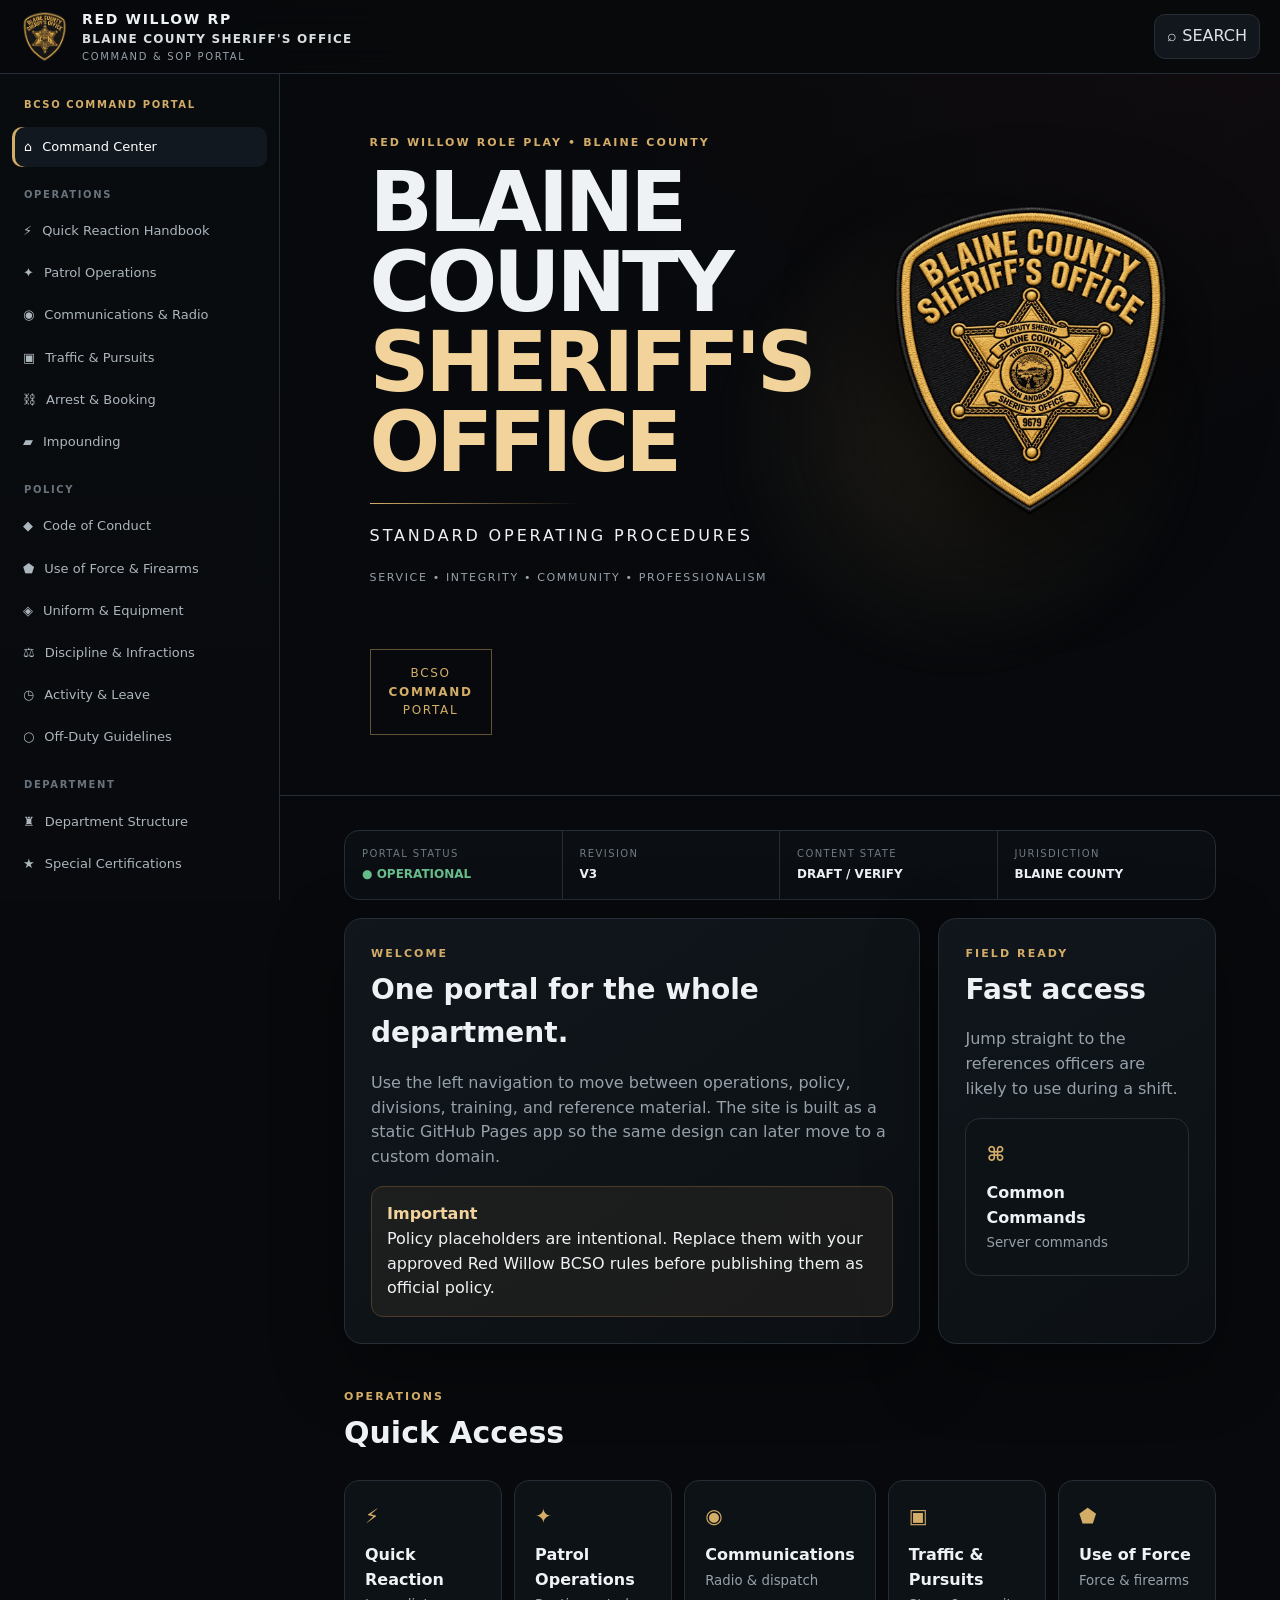
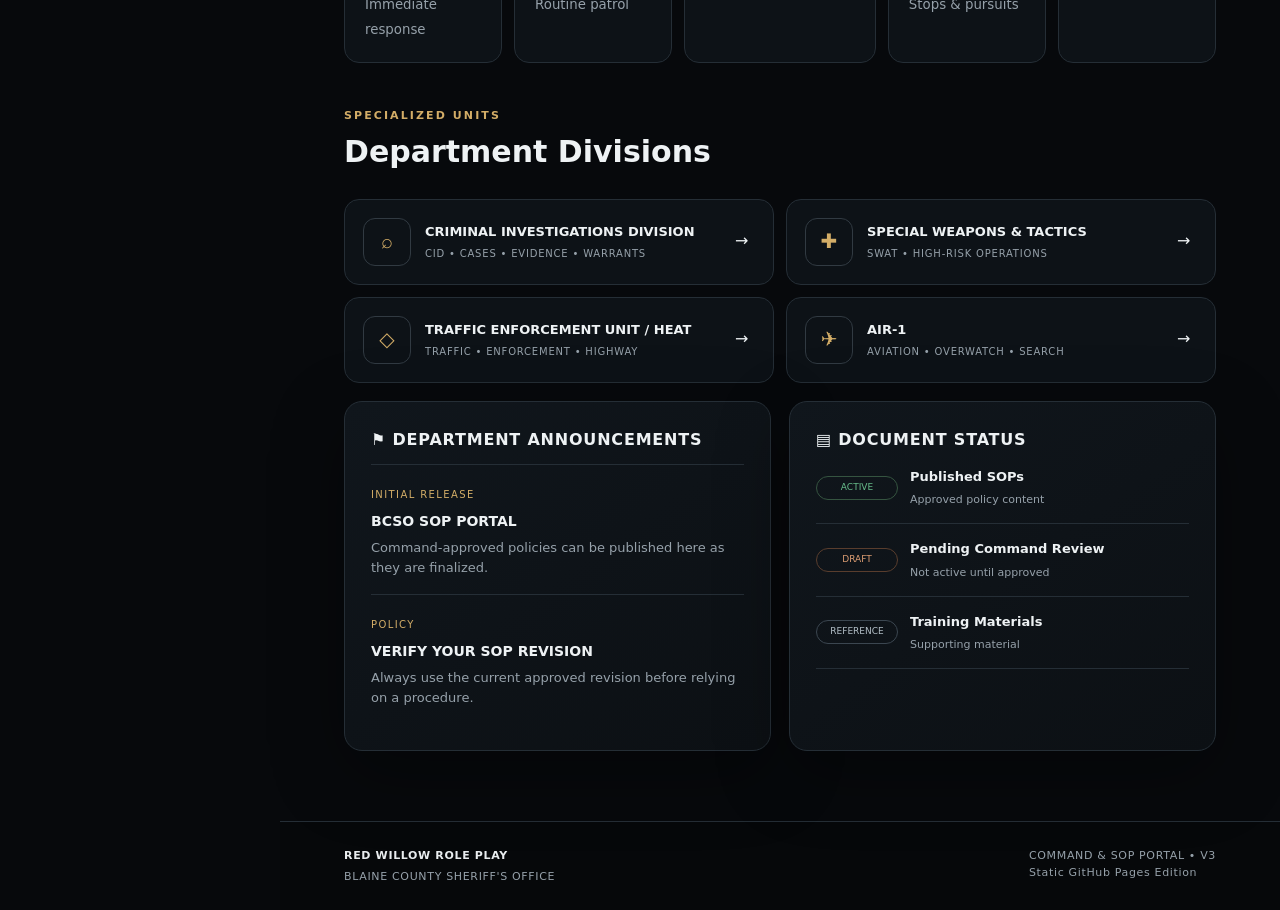
==== index.html @ d2d67986 "Add files via upload" ====
<!doctype html>
<html lang="en">
<head>
<meta charset="utf-8">
<meta name="viewport" content="width=device-width, initial-scale=1">
<meta name="theme-color" content="#090c10">
<meta name="description" content="Red Willow RP — Blaine County Sheriff's Office SOP and Operations Portal">
<title>Red Willow BCSO | Command Portal</title>
<link rel="icon" href="assets/bcso-patch.webp" type="image/webp">
<link rel="stylesheet" href="styles.css">
</head>
<body>
<div class="app-shell">
<header class="topbar">
  <a class="brand" href="#home" aria-label="Red Willow BCSO Command Portal">
    <img src="assets/bcso-patch.webp" alt="Blaine County Sheriff's Office patch">
    <span><b>RED WILLOW RP</b><strong>BLAINE COUNTY SHERIFF'S OFFICE</strong><small>COMMAND & SOP PORTAL</small></span>
  </a>
  <div class="top-actions">
    <button id="searchBtn" class="toolbar-btn" type="button">⌕ <span>SEARCH</span></button>
    <button id="menuBtn" class="toolbar-btn mobile-only" type="button" aria-expanded="false">☰</button>
  </div>
</header>

<aside id="sidebar">
  <div class="side-label">BCSO COMMAND PORTAL</div>
  <a href="#home" data-route="home">⌂ <span>Command Center</span></a>
  <div class="side-heading">OPERATIONS</div>
  <a href="#quick-reaction" data-route="quick-reaction">⚡ <span>Quick Reaction Handbook</span></a>
  <a href="#patrol" data-route="patrol">✦ <span>Patrol Operations</span></a>
  <a href="#communications" data-route="communications">◉ <span>Communications & Radio</span></a>
  <a href="#traffic" data-route="traffic">▣ <span>Traffic & Pursuits</span></a>
  <a href="#arrest" data-route="arrest">⛓ <span>Arrest & Booking</span></a>
  <a href="#impounding" data-route="impounding">▰ <span>Impounding</span></a>
  <div class="side-heading">POLICY</div>
  <a href="#conduct" data-route="conduct">◆ <span>Code of Conduct</span></a>
  <a href="#force" data-route="force">⬟ <span>Use of Force & Firearms</span></a>
  <a href="#uniform" data-route="uniform">◈ <span>Uniform & Equipment</span></a>
  <a href="#discipline" data-route="discipline">⚖ <span>Discipline & Infractions</span></a>
  <a href="#activity" data-route="activity">◷ <span>Activity & Leave</span></a>
  <a href="#off-duty" data-route="off-duty">○ <span>Off-Duty Guidelines</span></a>
  <div class="side-heading">DEPARTMENT</div>
  <a href="#structure" data-route="structure">♜ <span>Department Structure</span></a>
  <a href="#certifications" data-route="certifications">★ <span>Special Certifications</span></a>
  <a href="#vehicles" data-route="vehicles">▤ <span>Police Vehicles</span></a>
  <a href="#training" data-route="training">🎓 <span>Academy & FTO</span></a>
  <a href="#cid" data-route="cid">⌕ <span>CID</span></a>
  <a href="#swat" data-route="swat">✚ <span>SWAT</span></a>
  <a href="#teu" data-route="teu">◇ <span>TEU / HEAT</span></a>
  <a href="#air1" data-route="air1">✈ <span>Air-1</span></a>
  <div class="side-heading">RESOURCES</div>
  <a href="#commands" data-route="commands">⌘ <span>Common Commands</span></a>
  <a href="#radio" data-route="radio">◉ <span>Radio / 10-Codes</span></a>
  <a href="#penal-code" data-route="penal-code">§ <span>Penal Code</span></a>
  <a href="#documents" data-route="documents">▤ <span>Forms & Documents</span></a>
  <a href="#announcements" data-route="announcements">⚑ <span>Announcements</span></a>
</aside>

<main id="main"></main>
<footer>
  <div><b>RED WILLOW ROLE PLAY</b><span>BLAINE COUNTY SHERIFF'S OFFICE</span></div>
  <div><span>COMMAND & SOP PORTAL • V3</span><span>Static GitHub Pages Edition</span></div>
</footer>
</div>

<div id="searchModal" class="modal hidden" aria-hidden="true">
  <div class="modal-card">
    <button id="closeSearch" class="close" type="button">×</button>
    <div class="eyebrow">PORTAL SEARCH</div>
    <h2>Find a policy, unit, or reference</h2>
    <input id="searchInput" type="search" placeholder="Search policies, divisions, commands...">
    <div id="searchResults" class="search-results"></div>
  </div>
</div>
<script src="app.js"></script>
</body>
</html>
---- styles.css ----
:root{--bg:#07090c;--panel:#0d1217;--panel2:#12181f;--line:#252e36;--text:#eef2f4;--muted:#96a1aa;--gold:#d3ad67;--gold2:#f1d39b;--red:#b33838;--green:#67bd8b;--danger:#de9e73;--shadow:0 22px 70px rgba(0,0,0,.35);--radius:18px}
*{box-sizing:border-box}html{scroll-behavior:smooth}body{margin:0;color:var(--text);background:radial-gradient(circle at 75% -15%,rgba(179,56,56,.14),transparent 30%),var(--bg);font-family:Inter,ui-sans-serif,system-ui,-apple-system,Segoe UI,Roboto,Arial,sans-serif;line-height:1.55}a{color:inherit;text-decoration:none}button,input{font:inherit}.topbar{height:74px;position:sticky;top:0;z-index:50;background:rgba(7,9,12,.9);backdrop-filter:blur(16px);border-bottom:1px solid var(--line);display:flex;align-items:center;justify-content:space-between;padding:0 20px}.brand{display:flex;align-items:center;gap:12px}.brand img{width:50px;height:50px;object-fit:contain}.brand b,.brand strong,.brand small{display:block}.brand b{font-size:14px;letter-spacing:.12em}.brand strong{font-size:12px;letter-spacing:.1em;color:#d9dee2}.brand small{font-size:10px;letter-spacing:.17em;color:var(--muted)}.top-actions{display:flex;gap:8px}.toolbar-btn{background:#12171d;border:1px solid var(--line);color:#dce3e7;border-radius:11px;padding:9px 12px;cursor:pointer}.toolbar-btn:hover{border-color:#4c5660}.mobile-only{display:none}#sidebar{position:fixed;left:0;top:74px;bottom:0;width:280px;border-right:1px solid var(--line);background:linear-gradient(180deg,#090c0f,#080a0d);overflow:auto;padding:18px 12px 40px}#sidebar::-webkit-scrollbar{width:8px}#sidebar::-webkit-scrollbar-thumb{background:#232a30;border-radius:20px}.side-label{padding:5px 12px 12px;color:var(--gold);font-size:10px;font-weight:900;letter-spacing:.16em}.side-heading{padding:18px 12px 7px;color:#68737d;font-size:10px;font-weight:900;letter-spacing:.16em}#sidebar a{display:flex;align-items:center;gap:10px;padding:10px 11px;border-radius:10px;color:#acb6bd;font-size:13px;margin:2px 0}#sidebar a:hover,#sidebar a.active{background:#12181f;color:#fff}#sidebar a.active{box-shadow:inset 3px 0 0 var(--gold);padding-left:12px}#sidebar a:first-letter{color:var(--gold)}#main{margin-left:280px;min-height:calc(100vh - 74px)}.hero{min-height:610px;position:relative;overflow:hidden;display:grid;align-items:center;padding:60px 7vw;border-bottom:1px solid var(--line)}.hero::before{content:"";position:absolute;inset:0;background:linear-gradient(90deg,rgba(7,9,12,.97),rgba(7,9,12,.7) 55%,rgba(7,9,12,.18));pointer-events:none}.hero::after{content:"";position:absolute;width:520px;height:520px;right:6%;top:50%;transform:translateY(-50%);background:radial-gradient(circle,rgba(211,173,103,.13),transparent 65%);filter:blur(14px)}.hero-inner{position:relative;z-index:2;max-width:1180px;width:100%;display:grid;grid-template-columns:1fr 320px;gap:60px;align-items:center}.kicker,.eyebrow{font-size:11px;font-weight:900;letter-spacing:.19em;color:var(--gold);text-transform:uppercase}.hero h1{font-size:clamp(48px,6.5vw,88px);line-height:.96;letter-spacing:-.05em;margin:12px 0 18px}.hero h1 em{font-style:normal;color:var(--gold2)}.hero-rule{height:1px;width:210px;background:linear-gradient(90deg,var(--gold),transparent);margin:20px 0}.hero-copy p{font-size:16px;letter-spacing:.18em}.hero-copy small{font-size:11px;color:var(--muted);letter-spacing:.15em}.hero-patch{width:290px;justify-self:center;filter:drop-shadow(0 34px 50px rgba(0,0,0,.7))}.hero-stamp{border:1px solid rgba(211,173,103,.45);padding:14px 18px;display:inline-block;justify-self:start;color:var(--gold);font-size:12px;letter-spacing:.14em;text-align:center}.content{padding:34px 5vw 70px;max-width:1400px;margin:auto}.statusbar{display:grid;grid-template-columns:repeat(4,1fr);border:1px solid var(--line);border-radius:15px;background:#0b0f13;overflow:hidden;margin-bottom:18px}.statusbar div{padding:15px 17px;border-right:1px solid var(--line)}.statusbar div:last-child{border-right:0}.statusbar span,.statusbar b{display:block}.statusbar span{font-size:10px;color:#6f7a83;letter-spacing:.14em}.statusbar b{font-size:12px;margin-top:4px}.live{color:var(--green)}.welcome{display:grid;grid-template-columns:1.35fr .65fr;gap:18px;margin-bottom:18px}.panel{background:linear-gradient(145deg,#10161c,#0c1014);border:1px solid var(--line);border-radius:var(--radius);padding:26px;box-shadow:var(--shadow)}.panel h2{margin:6px 0 10px;font-size:28px}.panel p{color:var(--muted)}.callout{border:1px solid #4d3b29;background:rgba(211,173,103,.07);padding:15px;border-radius:12px}.callout strong{color:var(--gold2);display:block}.section-head{display:flex;justify-content:space-between;align-items:end;gap:20px;margin:44px 0 18px}.section-head h2{margin:5px 0;font-size:30px}.section-head p{color:var(--muted);max-width:570px}.quick-grid{display:grid;grid-template-columns:repeat(5,1fr);gap:12px}.quick{display:block;padding:20px;background:#0d1217;border:1px solid var(--line);border-radius:15px}.quick:hover{border-color:#4b5660;transform:translateY(-2px)}.quick b{display:block;font-size:20px;color:var(--gold)}.quick span{display:block;font-weight:800;margin-top:11px}.quick small{color:var(--muted)}.division-grid{display:grid;grid-template-columns:repeat(2,1fr);gap:12px}.division{display:grid;grid-template-columns:48px 1fr 20px;align-items:center;gap:14px;padding:18px;background:#0d1217;border:1px solid var(--line);border-radius:15px}.division:hover{border-color:#4b5660}.division-icon{display:grid;place-items:center;width:48px;height:48px;border:1px solid #313a42;border-radius:12px;color:var(--gold);font-size:20px}.division b,.division small{display:block}.division b{font-size:13px}.division small{font-size:10px;color:var(--muted);letter-spacing:.08em;margin-top:4px}.two-col{display:grid;grid-template-columns:1fr 1fr;gap:18px;margin-top:18px}.panel-title{font-weight:900;letter-spacing:.05em}.announce article{border-top:1px solid var(--line);padding:16px 0}.announce article:first-of-type{margin-top:12px}.announce time{font-size:10px;letter-spacing:.14em;color:var(--gold)}.announce h3{margin:5px 0;font-size:14px}.announce p{margin:0;font-size:13px}.doc-status{display:grid;grid-template-columns:82px 1fr;gap:4px 12px;padding:15px 0;border-bottom:1px solid var(--line)}.doc-status span{grid-row:1/3;align-self:center;border:1px solid #355440;color:var(--green);padding:4px 7px;border-radius:999px;font-size:9px;text-align:center}.doc-status.draft span{border-color:#593d2d;color:var(--danger)}.doc-status.ref span{border-color:#3b4650;color:#b4c0c8}.doc-status b{font-size:13px}.doc-status small{color:var(--muted);font-size:11px}.page{padding:42px 5vw 72px;max-width:1350px;margin:auto}.crumb{font-size:12px;color:var(--muted);margin-bottom:24px}.crumb a{color:var(--gold2)}.page-head{padding-bottom:26px;border-bottom:1px solid var(--line);margin-bottom:24px}.page-head h1{font-size:42px;line-height:1.05;margin:7px 0}.page-head p{color:var(--muted);max-width:750px}.draft-banner{display:flex;gap:14px;align-items:center;border:1px solid #52392b;background:rgba(179,56,56,.09);padding:14px 16px;border-radius:12px;margin-bottom:18px}.draft-banner b{color:var(--danger);font-size:10px;letter-spacing:.13em}.draft-banner span{font-size:13px;color:#bdc5ca}.grid2{display:grid;grid-template-columns:repeat(2,1fr);gap:14px}.policy{background:#0d1217;border:1px solid var(--line);border-radius:15px;padding:21px}.policy h2,.policy h3{margin-top:0}.policy p,.policy li{color:var(--muted);font-size:14px}.policy ul{margin:0;padding-left:18px}.table-wrap{overflow:auto;border:1px solid var(--line);border-radius:14px;background:#0c1014}.table-wrap table{width:100%;border-collapse:collapse;min-width:620px}.table-wrap th,.table-wrap td{padding:13px 15px;border-bottom:1px solid var(--line);text-align:left}.table-wrap th{font-size:10px;letter-spacing:.13em;color:var(--gold);background:#11161b}.table-wrap td{font-size:13px;color:#ccd3d8}.command-grid{display:grid;grid-template-columns:repeat(2,1fr);gap:12px}.command{display:grid;grid-template-columns:1fr auto;align-items:center;gap:8px;background:#0d1217;border:1px solid var(--line);padding:15px;border-radius:13px}.command code{color:var(--gold2);font-size:17px}.command span{color:var(--muted);font-size:12px;grid-column:1}.command button{grid-row:1/3;grid-column:2;border:1px solid var(--line);background:#171d23;color:#fff;border-radius:8px;padding:7px 9px;cursor:pointer}.org{display:grid;gap:14px}.org-box{border:1px solid var(--line);background:#0d1217;border-radius:15px;padding:18px}.org-box strong{display:block}.org-box small{display:block;color:var(--gold);text-transform:uppercase;letter-spacing:.13em;font-size:10px}.timeline{display:grid;gap:12px}.timeline-row{display:grid;grid-template-columns:54px 1fr;gap:12px}.timeline-num{display:grid;place-items:center;width:54px;height:54px;border:1px solid var(--line);border-radius:13px;color:var(--gold);font-weight:900}.timeline-body{background:#0d1217;border:1px solid var(--line);border-radius:14px;padding:15px 18px}.timeline-body h3{margin:0 0 4px}.timeline-body p{margin:0;color:var(--muted)}footer{margin-left:280px;border-top:1px solid var(--line);background:#06080a;padding:25px 5vw;display:flex;justify-content:space-between;gap:20px;flex-wrap:wrap;color:var(--muted);font-size:11px;letter-spacing:.06em}footer b,footer span{display:block}footer b{color:#e9edef;margin-bottom:4px}.modal{position:fixed;inset:0;background:rgba(0,0,0,.74);backdrop-filter:blur(8px);z-index:100;padding:8vh 18px}.modal.hidden{display:none}.modal-card{max-width:760px;margin:auto;background:#10161c;border:1px solid var(--line);border-radius:18px;padding:24px;position:relative;box-shadow:0 40px 120px rgba(0,0,0,.6)}.modal-card h2{margin:6px 0 15px}.close{position:absolute;right:16px;top:14px;border:1px solid var(--line);background:#151b20;color:#fff;border-radius:8px;width:34px;height:34px;cursor:pointer}.modal-card input{width:100%;padding:13px 14px;border-radius:11px;border:1px solid #313b44;background:#090d11;color:#fff;outline:none}.search-results{margin-top:10px;max-height:55vh;overflow:auto}.result{display:block;padding:13px 10px;border-top:1px solid var(--line)}.result:hover{background:#151b21}.result strong{display:block}.result small{color:var(--muted)}
@media(max-width:1150px){.quick-grid{grid-template-columns:repeat(3,1fr)}.hero-inner{grid-template-columns:1fr 250px}.hero-patch{width:230px}}
@media(max-width:850px){#sidebar{display:none}.mobile-only{display:block}#main,footer{margin-left:0}.hero{padding:52px 7vw}.hero-inner{grid-template-columns:1fr}.hero-patch{order:-1;justify-self:start;width:190px}.hero-stamp{margin-top:10px}.statusbar{grid-template-columns:repeat(2,1fr)}.statusbar div:nth-child(2){border-right:0}.statusbar div:nth-child(-n+2){border-bottom:1px solid var(--line)}.welcome,.two-col{grid-template-columns:1fr}.quick-grid{grid-template-columns:repeat(2,1fr)}.division-grid,.grid2,.command-grid{grid-template-columns:1fr}.page-head h1{font-size:36px}}
@media(max-width:520px){.topbar{padding:0 12px}.brand img{width:43px;height:43px}.brand strong{font-size:10px}.brand small{font-size:8px}.toolbar-btn span{display:none}.content,.page{padding-left:15px;padding-right:15px}.hero h1{font-size:46px}.quick-grid{grid-template-columns:1fr}.statusbar{grid-template-columns:1fr}.statusbar div{border-right:0!important;border-bottom:1px solid var(--line)}.statusbar div:last-child{border-bottom:0}.section-head{display:block}.section-head h2{font-size:26px}}

@media(max-width:850px){#sidebar.mobile-open{display:block;z-index:70;top:74px;width:min(88vw,330px);box-shadow:20px 0 80px rgba(0,0,0,.5)}}
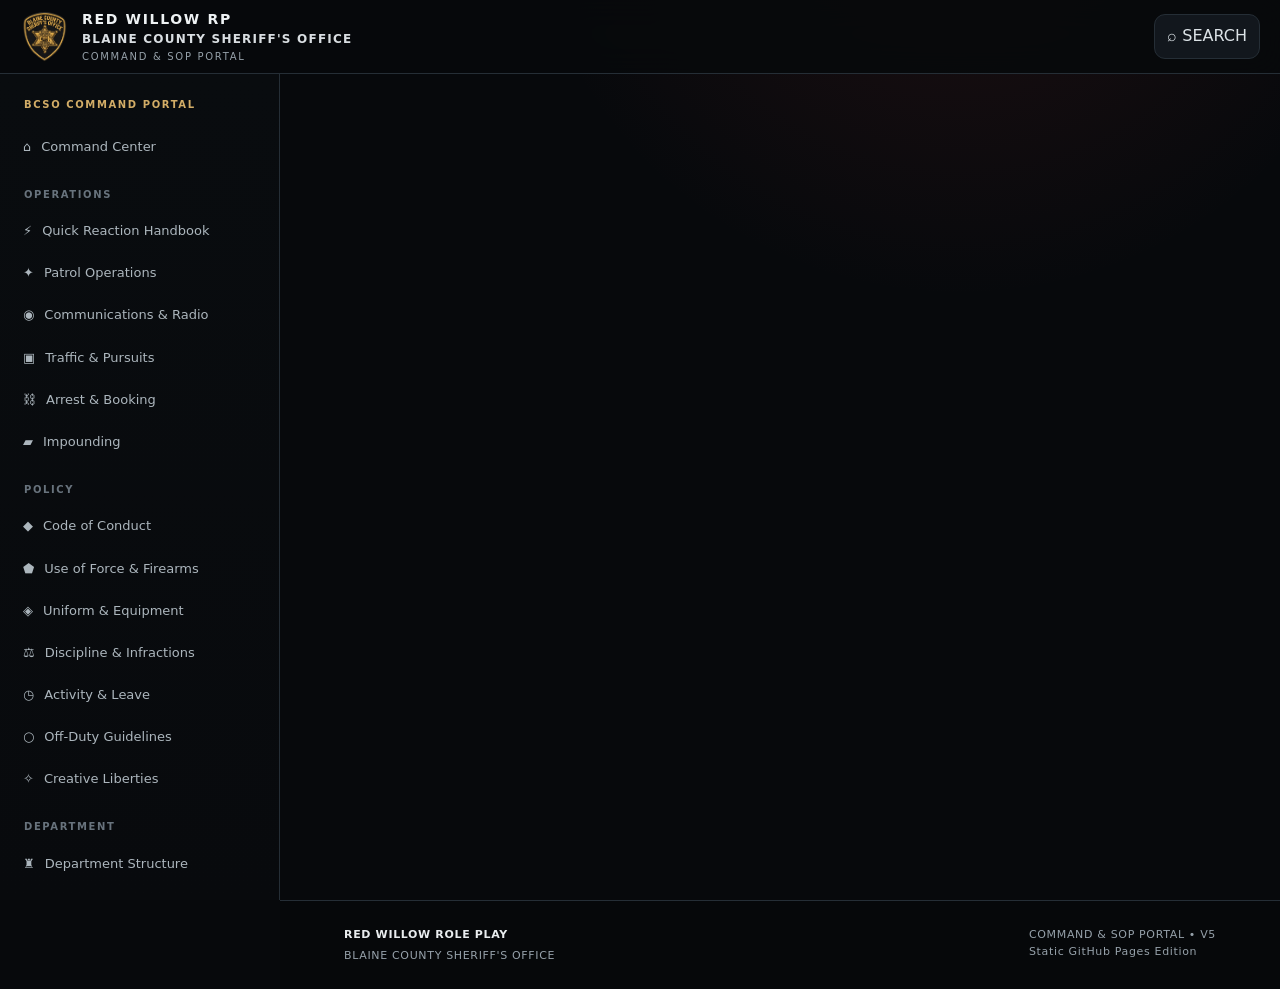
==== commit 368d85af: "Add files via upload" ====
--- a/index.html
+++ b/index.html
@@ -5,7 +5,7 @@
 <meta name="viewport" content="width=device-width, initial-scale=1">
 <meta name="theme-color" content="#090c10">
 <meta name="description" content="Red Willow RP — Blaine County Sheriff's Office SOP and Operations Portal">
-<title>Red Willow BCSO | Command Portal</title>
+<title>Red Willow BCSO | Command Portal V5</title>
 <link rel="icon" href="assets/bcso-patch.webp" type="image/webp">
 <link rel="stylesheet" href="styles.css">
 </head>
@@ -39,15 +39,18 @@
   <a href="#discipline" data-route="discipline">⚖ <span>Discipline & Infractions</span></a>
   <a href="#activity" data-route="activity">◷ <span>Activity & Leave</span></a>
   <a href="#off-duty" data-route="off-duty">○ <span>Off-Duty Guidelines</span></a>
+  <a href="#creative-liberties" data-route="creative-liberties">✧ <span>Creative Liberties</span></a>
   <div class="side-heading">DEPARTMENT</div>
   <a href="#structure" data-route="structure">♜ <span>Department Structure</span></a>
   <a href="#certifications" data-route="certifications">★ <span>Special Certifications</span></a>
+  <a href="#applications" data-route="applications">✉ <span>Division / Certification Applications</span></a>
   <a href="#vehicles" data-route="vehicles">▤ <span>Police Vehicles</span></a>
   <a href="#training" data-route="training">🎓 <span>Academy & FTO</span></a>
   <a href="#cid" data-route="cid">⌕ <span>CID</span></a>
   <a href="#swat" data-route="swat">✚ <span>SWAT</span></a>
   <a href="#teu" data-route="teu">◇ <span>TEU / HEAT</span></a>
   <a href="#air1" data-route="air1">✈ <span>Air-1</span></a>
+  <a href="#bike" data-route="bike">🏍 <span>BIKE / Motorcycle</span></a>
   <div class="side-heading">RESOURCES</div>
   <a href="#commands" data-route="commands">⌘ <span>Common Commands</span></a>
   <a href="#radio" data-route="radio">◉ <span>Radio / 10-Codes</span></a>
@@ -59,7 +62,7 @@
 <main id="main"></main>
 <footer>
   <div><b>RED WILLOW ROLE PLAY</b><span>BLAINE COUNTY SHERIFF'S OFFICE</span></div>
-  <div><span>COMMAND & SOP PORTAL • V3</span><span>Static GitHub Pages Edition</span></div>
+  <div><span>COMMAND & SOP PORTAL • V5</span><span>Static GitHub Pages Edition</span></div>
 </footer>
 </div>
 
@@ -67,11 +70,15 @@
   <div class="modal-card">
     <button id="closeSearch" class="close" type="button">×</button>
     <div class="eyebrow">PORTAL SEARCH</div>
-    <h2>Find a policy, unit, or reference</h2>
+    <h2>Find a policy, division, charge, or radio code</h2>
     <input id="searchInput" type="search" placeholder="Search policies, divisions, commands...">
     <div id="searchResults" class="search-results"></div>
   </div>
 </div>
+<script src="data/penal-code-data.js"></script>
+<script src="data/radio-reference-data.js"></script>
+<script src="data/department-data.js"></script>
+<script src="data/sop-data.js"></script>
 <script src="app.js"></script>
 </body>
 </html>
--- a/styles.css
+++ b/styles.css
@@ -5,3 +5,21 @@
 @media(max-width:520px){.topbar{padding:0 12px}.brand img{width:43px;height:43px}.brand strong{font-size:10px}.brand small{font-size:8px}.toolbar-btn span{display:none}.content,.page{padding-left:15px;padding-right:15px}.hero h1{font-size:46px}.quick-grid{grid-template-columns:1fr}.statusbar{grid-template-columns:1fr}.statusbar div{border-right:0!important;border-bottom:1px solid var(--line)}.statusbar div:last-child{border-bottom:0}.section-head{display:block}.section-head h2{font-size:26px}}
 
 @media(max-width:850px){#sidebar.mobile-open{display:block;z-index:70;top:74px;width:min(88vw,330px);box-shadow:20px 0 80px rgba(0,0,0,.5)}}
+
+
+/* V4 reference, branch, certification, and LOI components */
+
+.inline-link{color:var(--gold2);text-decoration:underline;text-underline-offset:3px;font-weight:800}.source-callout{display:flex;gap:13px;align-items:flex-start;background:rgba(211,173,103,.07);border:1px solid #4d3b29;border-radius:13px;padding:15px 17px;margin:0 0 18px}.source-callout b{min-width:190px;color:var(--gold2);font-size:12px}.source-callout span{color:#c1c9ce;font-size:13px}.muted-callout{background:rgba(120,137,150,.06);border-color:#34404a}.compact-head{margin:30px 0 14px}.compact-head h2{margin:5px 0;font-size:26px}.compact-head p{color:var(--muted);max-width:620px}.branch-grid,.division-detail-grid,.cert-grid{display:grid;grid-template-columns:repeat(2,minmax(0,1fr));gap:14px}.branch-card,.division-detail,.cert-card{background:linear-gradient(145deg,#10161c,#0c1014);border:1px solid var(--line);border-radius:16px;padding:22px;min-width:0}.branch-top,.division-detail-head,.cert-head{display:flex;justify-content:space-between;gap:8px;align-items:center;flex-wrap:wrap}.branch-tag{font-size:10px;letter-spacing:.14em;color:var(--gold);font-weight:900}.review-status{font-size:9px;letter-spacing:.08em;color:var(--danger);border:1px solid #52392b;border-radius:999px;padding:4px 7px;text-transform:uppercase}.branch-card h2,.cert-card h2{font-size:22px;margin:13px 0 7px}.branch-card p,.division-detail p,.cert-card p{color:var(--muted);font-size:14px}.branch-source{border-left:2px solid #67502e;padding:7px 11px;color:#aeb8bf;font-size:12px;background:rgba(211,173,103,.045);margin:12px 0}.branch-subhead{font-size:10px;letter-spacing:.15em;text-transform:uppercase;font-weight:900;color:var(--gold);margin-top:16px}.branch-card ul,.division-detail ul{padding-left:18px;margin:8px 0 0;color:#c7cfd4;font-size:13px}.branch-links{display:flex;gap:8px;flex-wrap:wrap;margin-top:18px}.branch-links a,.btn-mini{display:inline-block;border:1px solid var(--line);background:#141a20;padding:7px 10px;border-radius:8px;font-size:12px;color:#d9e0e4}.branch-links a:hover,.btn-mini:hover{border-color:#53606a}.division-detail h3{font-size:19px;margin:13px 0 6px}.division-detail-head .division-icon{width:42px;height:42px}.btn-mini{margin:15px 6px 0 0}.btn-mini-gold{border-color:#67502e;color:var(--gold2)}.cert-icon{display:grid;place-items:center;width:42px;height:42px;border:1px solid #67502e;border-radius:12px;color:var(--gold);font-size:19px}.cert-head{margin:13px 0}.cert-fact{padding:11px 0;border-top:1px solid var(--line)}.cert-fact b,.cert-fact span{display:block}.cert-fact b{font-size:11px;color:var(--gold2);margin-bottom:3px}.cert-fact span{color:var(--muted);font-size:12px}.cert-card .btn{margin-top:15px}.application-layout{display:grid;grid-template-columns:1fr 1fr;gap:16px;align-items:start}.application-form h2,.application-output h2{margin:5px 0 8px}.application-form p,.application-output p{color:var(--muted);font-size:13px}.field-label{display:block;margin:15px 0 6px;font-size:12px;color:#d7dfe4;font-weight:800}.application-form input,.application-form select,.application-form textarea,.application-output textarea,.reference-toolbar input,.reference-toolbar select{width:100%;border:1px solid #313b44;background:#080c10;color:#edf2f4;border-radius:10px;padding:11px 12px;outline:none}.application-form input:focus,.application-form select:focus,.application-form textarea:focus,.reference-toolbar input:focus,.reference-toolbar select:focus{border-color:#9b7a43}.application-form textarea{resize:vertical}.form-actions{display:flex;gap:9px;flex-wrap:wrap;margin-top:15px}.btn{border:1px solid var(--line);border-radius:10px;padding:10px 13px;display:inline-flex;align-items:center;justify-content:center;cursor:pointer;font-weight:800;font-size:12px}.btn-primary{background:var(--gold);border-color:var(--gold);color:#111}.btn-ghost{background:#151b20;color:#e0e6e9}.application-output textarea{min-height:430px;resize:vertical;font:12px/1.55 ui-monospace,SFMono-Regular,Consolas,monospace;color:#d9e2e7}.notice{margin-top:16px;padding:13px;border:1px solid #4d3b29;background:rgba(211,173,103,.06);border-radius:12px}.notice b{color:var(--gold2)}.notice p{margin:5px 0 0}.reference-count-row{display:grid;grid-template-columns:repeat(3,minmax(0,1fr));gap:12px;margin-bottom:17px}.reference-count{background:#0d1217;border:1px solid var(--line);border-radius:13px;padding:14px}.reference-count b,.reference-count span{display:block}.reference-count b{font-size:20px;color:var(--gold2)}.reference-count span{font-size:11px;color:var(--muted)}.reference-toolbar{display:grid;grid-template-columns:minmax(0,1fr) minmax(210px,280px) auto;gap:10px;align-items:center;margin:16px 0}.reference-toolbar #radioSearch{grid-column:1/3}.results-count{color:var(--muted);font-size:11px;white-space:nowrap}.penal-table-wrap table{min-width:1000px}.penal-table th:nth-child(1){width:80px}.penal-table th:nth-child(2){width:150px}.penal-table th:nth-child(3){width:230px}.penal-table th:nth-child(4){width:110px}.penal-table td{vertical-align:top;line-height:1.5}.statute-cell{font-weight:900;color:var(--gold2)!important}.class-chip{display:inline-block;border:1px solid #35483b;color:#8ed1a3;padding:3px 7px;border-radius:999px;font-size:10px;white-space:nowrap}.class-unknown{border-color:#583e2e;color:var(--danger)}.source-subline,.review-note{display:block;color:#9ca8b0;font-size:10px;margin-top:5px}.review-note{color:var(--danger)}.review-issue-grid{display:grid;grid-template-columns:repeat(2,minmax(0,1fr));gap:10px;margin-bottom:25px}.review-issue{padding:14px;background:#0e1318;border:1px solid var(--line);border-radius:12px}.review-issue b,.review-issue span{display:block}.review-issue b{color:var(--gold2);font-size:12px;margin-bottom:5px}.review-issue span{font-size:12px;color:var(--muted)}.phonetic-grid{display:grid;grid-template-columns:repeat(6,minmax(0,1fr));gap:8px}.phonetic-item{display:flex;align-items:center;gap:9px;border:1px solid var(--line);background:#0d1217;padding:10px;border-radius:9px;font-size:12px}.phonetic-item b{display:grid;place-items:center;min-width:28px;height:28px;border-radius:7px;color:var(--gold2);background:#191f25}.miranda-list{list-style:none;margin:0;padding:0;display:grid;grid-template-columns:repeat(2,minmax(0,1fr));gap:9px}.miranda-list li{display:flex;gap:12px;background:#0d1217;border:1px solid var(--line);border-radius:12px;padding:12px}.miranda-list li span{display:grid;place-items:center;min-width:27px;height:27px;border-radius:8px;background:#1a2026;color:var(--gold);font-weight:900}.miranda-list p{margin:2px 0;color:#c8d0d5;font-size:13px}.blank-code-grid{display:flex;flex-wrap:wrap;gap:7px;margin-bottom:15px}.blank-code{border:1px solid #533b2d;background:rgba(222,158,115,.05);color:#e2b18c;border-radius:8px;padding:6px 8px;font-size:11px}.two-col{gap:20px}.table-wrap tr[hidden],[data-radio-search][hidden],[data-penal-row][hidden]{display:none!important}
+@media(max-width:1050px){.branch-grid,.division-detail-grid,.cert-grid,.application-layout{grid-template-columns:1fr}.phonetic-grid{grid-template-columns:repeat(4,minmax(0,1fr))}.reference-toolbar{grid-template-columns:1fr 220px}.results-count{grid-column:1/-1}.reference-toolbar #radioSearch{grid-column:auto}}
+@media(max-width:650px){.branch-grid,.division-detail-grid,.cert-grid,.review-issue-grid,.miranda-list{grid-template-columns:1fr}.source-callout{display:block}.source-callout b{display:block;margin-bottom:5px}.reference-count-row{grid-template-columns:1fr}.reference-toolbar{grid-template-columns:1fr}.phonetic-grid{grid-template-columns:repeat(2,minmax(0,1fr))}.application-layout{grid-template-columns:1fr}.application-output textarea{min-height:340px}}
+
+/* V5: Source SOP reading layout */
+.sop-source-meta{display:flex;justify-content:space-between;align-items:center;gap:18px;padding:18px 20px;margin:0 0 15px;border:1px solid var(--line,#29313a);border-radius:14px;background:linear-gradient(130deg,rgba(210,170,98,.08),rgba(10,14,18,.92))}
+.sop-source-meta>div{display:flex;flex-direction:column;gap:3px}.sop-source-meta b{font-size:14px}.sop-source-meta small{font-size:12px;color:var(--muted,#9da8b1)}.source-label{font-size:10px;letter-spacing:.16em;color:var(--gold,#d2aa62);font-weight:900}
+.source-sop-body{margin-top:18px;padding:clamp(18px,3vw,34px);background:rgba(12,16,20,.75);border:1px solid var(--line,#29313a);border-radius:18px;overflow-wrap:anywhere}
+.source-sop-body h2.sop-heading{margin:30px 0 12px;padding-bottom:10px;border-bottom:1px solid rgba(210,170,98,.24);font-size:23px;line-height:1.25;color:#f1d9a6}.source-sop-body h2.sop-heading:first-child{margin-top:0}
+.source-sop-body h3.sop-heading{margin:23px 0 9px;font-size:17px;line-height:1.35;color:#e8edf0}
+.source-sop-body .sop-paragraph{margin:9px 0 13px;color:#c8d0d5;line-height:1.78;white-space:normal}
+.source-sop-body .sop-list{margin:7px 0 18px;padding-left:25px;color:#c8d0d5}.source-sop-body .sop-list li{padding:5px 0 5px 4px;line-height:1.7}.source-sop-body .sop-list li::marker{color:var(--gold,#d2aa62)}.source-sop-body .sop-list.ordered{padding-left:28px}
+.sop-toc{margin:16px 0;padding:0;border:1px solid var(--line,#29313a);border-radius:13px;background:#0c1014}.sop-toc summary{cursor:pointer;padding:13px 16px;color:var(--gold2,#f0d39a);font-size:13px;font-weight:800}.sop-toc-links{padding:0 16px 16px;display:grid;grid-template-columns:repeat(2,minmax(0,1fr));gap:6px 16px}.sop-toc-links a{display:block;color:#bdc7cf;font-size:12px;padding:5px 0}.sop-toc-links a:hover{color:#fff}.source-doc-footer{display:flex;justify-content:space-between;gap:15px;flex-wrap:wrap;margin-top:16px;padding:15px 4px;color:var(--muted,#9da8b1);font-size:12px}.source-doc-footer a{color:var(--gold2,#f0d39a);font-weight:800}.unit-link-row{margin-top:22px;display:flex;gap:10px;flex-wrap:wrap}.source-sop-body p{max-width:100%}
+@media(max-width:700px){.sop-source-meta{align-items:flex-start;flex-direction:column}.sop-toc-links{grid-template-columns:1fr}.source-sop-body{padding:17px}.source-sop-body h2.sop-heading{font-size:20px}}
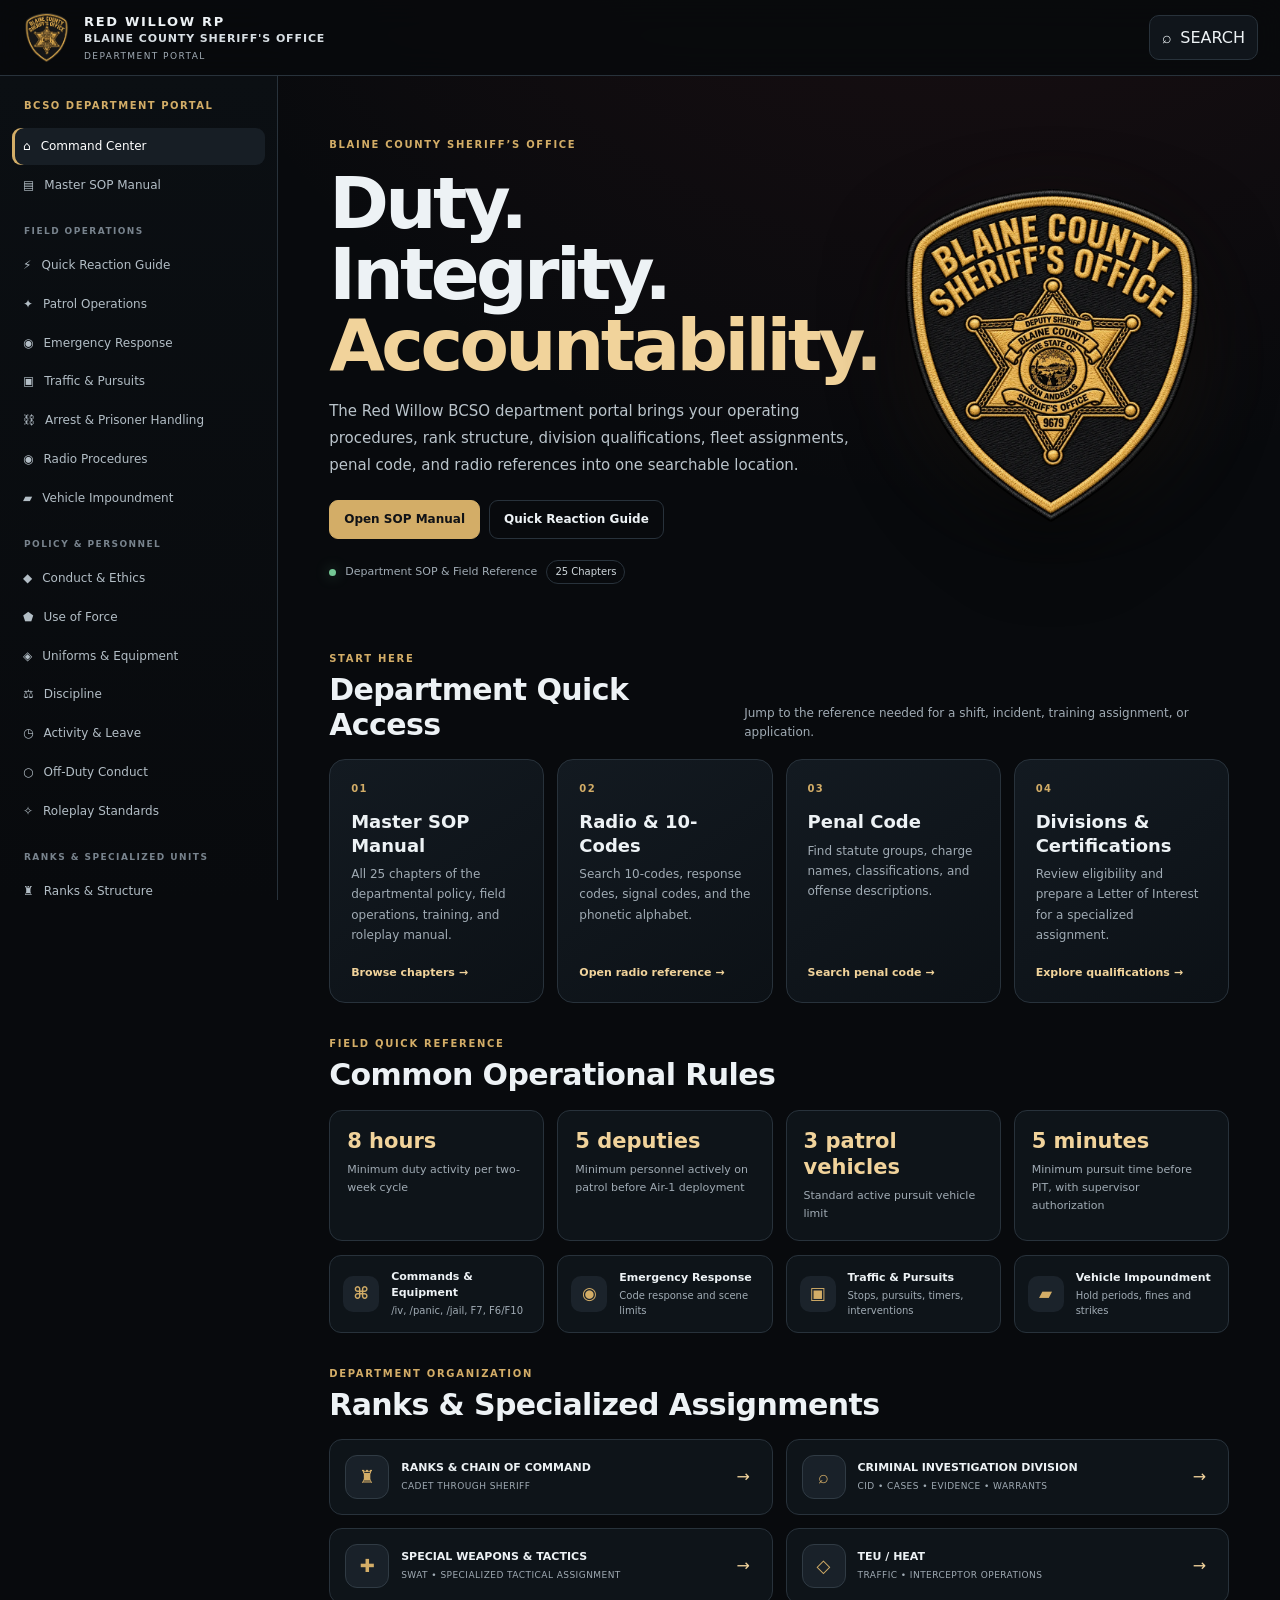
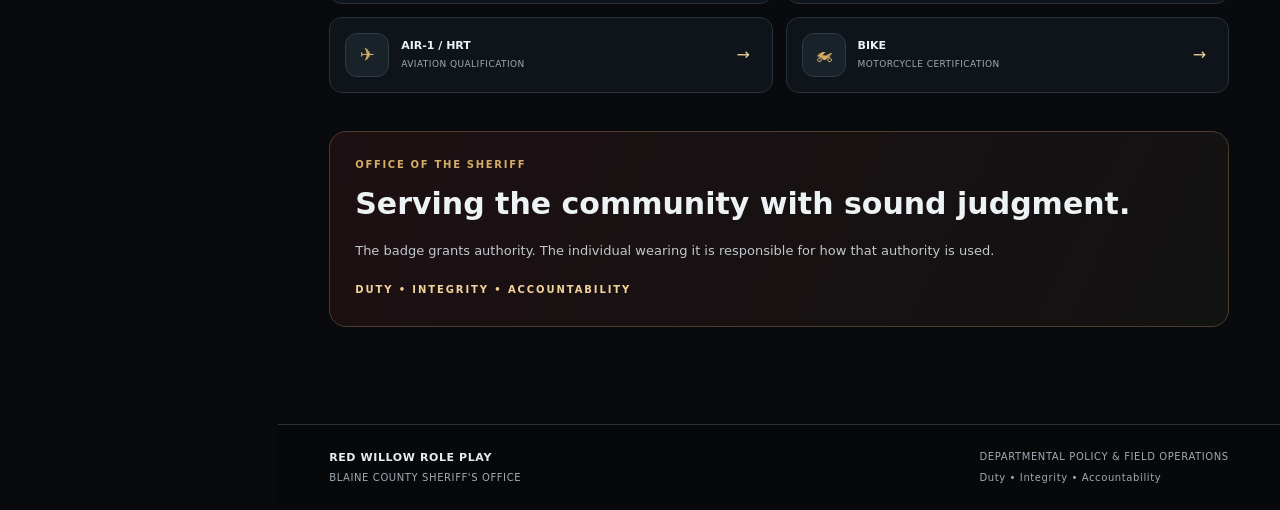
==== commit 62bde92e: "Add files via upload" ====
--- a/index.html
+++ b/index.html
@@ -1,84 +1,59 @@
 <!doctype html>
 <html lang="en">
 <head>
-<meta charset="utf-8">
-<meta name="viewport" content="width=device-width, initial-scale=1">
+<meta charset="utf-8"><meta name="viewport" content="width=device-width, initial-scale=1">
 <meta name="theme-color" content="#090c10">
-<meta name="description" content="Red Willow RP — Blaine County Sheriff's Office SOP and Operations Portal">
-<title>Red Willow BCSO | Command Portal V5</title>
-<link rel="icon" href="assets/bcso-patch.webp" type="image/webp">
-<link rel="stylesheet" href="styles.css">
+<meta name="description" content="Red Willow RP — Blaine County Sheriff's Office Standard Operating Procedures and Department Portal">
+<title>Red Willow BCSO | Department Portal</title>
+<link rel="icon" href="assets/bcso-patch.webp" type="image/webp"><link rel="stylesheet" href="styles.css">
 </head>
 <body>
 <div class="app-shell">
 <header class="topbar">
-  <a class="brand" href="#home" aria-label="Red Willow BCSO Command Portal">
-    <img src="assets/bcso-patch.webp" alt="Blaine County Sheriff's Office patch">
-    <span><b>RED WILLOW RP</b><strong>BLAINE COUNTY SHERIFF'S OFFICE</strong><small>COMMAND & SOP PORTAL</small></span>
-  </a>
-  <div class="top-actions">
-    <button id="searchBtn" class="toolbar-btn" type="button">⌕ <span>SEARCH</span></button>
-    <button id="menuBtn" class="toolbar-btn mobile-only" type="button" aria-expanded="false">☰</button>
-  </div>
+  <a class="brand" href="#home" aria-label="Red Willow BCSO Department Portal"><img src="assets/bcso-patch.webp" alt="Blaine County Sheriff's Office patch"><span><b>RED WILLOW RP</b><strong>BLAINE COUNTY SHERIFF'S OFFICE</strong><small>DEPARTMENT PORTAL</small></span></a>
+  <div class="top-actions"><button id="searchBtn" class="toolbar-btn" type="button">⌕ <span>SEARCH</span></button><button id="menuBtn" class="toolbar-btn mobile-only" type="button" aria-expanded="false">☰</button></div>
 </header>
-
 <aside id="sidebar">
-  <div class="side-label">BCSO COMMAND PORTAL</div>
+  <div class="side-label">BCSO DEPARTMENT PORTAL</div>
   <a href="#home" data-route="home">⌂ <span>Command Center</span></a>
-  <div class="side-heading">OPERATIONS</div>
-  <a href="#quick-reaction" data-route="quick-reaction">⚡ <span>Quick Reaction Handbook</span></a>
+  <a href="#manual" data-route="manual">▤ <span>Master SOP Manual</span></a>
+  <div class="side-heading">FIELD OPERATIONS</div>
+  <a href="#quick-reaction" data-route="quick-reaction">⚡ <span>Quick Reaction Guide</span></a>
   <a href="#patrol" data-route="patrol">✦ <span>Patrol Operations</span></a>
-  <a href="#communications" data-route="communications">◉ <span>Communications & Radio</span></a>
+  <a href="#response" data-route="response">◉ <span>Emergency Response</span></a>
   <a href="#traffic" data-route="traffic">▣ <span>Traffic & Pursuits</span></a>
-  <a href="#arrest" data-route="arrest">⛓ <span>Arrest & Booking</span></a>
-  <a href="#impounding" data-route="impounding">▰ <span>Impounding</span></a>
-  <div class="side-heading">POLICY</div>
-  <a href="#conduct" data-route="conduct">◆ <span>Code of Conduct</span></a>
-  <a href="#force" data-route="force">⬟ <span>Use of Force & Firearms</span></a>
-  <a href="#uniform" data-route="uniform">◈ <span>Uniform & Equipment</span></a>
-  <a href="#discipline" data-route="discipline">⚖ <span>Discipline & Infractions</span></a>
+  <a href="#arrest" data-route="arrest">⛓ <span>Arrest & Prisoner Handling</span></a>
+  <a href="#communications" data-route="communications">◉ <span>Radio Procedures</span></a>
+  <a href="#impounding" data-route="impounding">▰ <span>Vehicle Impoundment</span></a>
+  <div class="side-heading">POLICY & PERSONNEL</div>
+  <a href="#conduct" data-route="conduct">◆ <span>Conduct & Ethics</span></a>
+  <a href="#force" data-route="force">⬟ <span>Use of Force</span></a>
+  <a href="#uniform" data-route="uniform">◈ <span>Uniforms & Equipment</span></a>
+  <a href="#discipline" data-route="discipline">⚖ <span>Discipline</span></a>
   <a href="#activity" data-route="activity">◷ <span>Activity & Leave</span></a>
-  <a href="#off-duty" data-route="off-duty">○ <span>Off-Duty Guidelines</span></a>
-  <a href="#creative-liberties" data-route="creative-liberties">✧ <span>Creative Liberties</span></a>
-  <div class="side-heading">DEPARTMENT</div>
-  <a href="#structure" data-route="structure">♜ <span>Department Structure</span></a>
-  <a href="#certifications" data-route="certifications">★ <span>Special Certifications</span></a>
-  <a href="#applications" data-route="applications">✉ <span>Division / Certification Applications</span></a>
-  <a href="#vehicles" data-route="vehicles">▤ <span>Police Vehicles</span></a>
+  <a href="#off-duty" data-route="off-duty">○ <span>Off-Duty Conduct</span></a>
+  <a href="#roleplay" data-route="roleplay">✧ <span>Roleplay Standards</span></a>
+  <div class="side-heading">RANKS & SPECIALIZED UNITS</div>
+  <a href="#structure" data-route="structure">♜ <span>Ranks & Structure</span></a>
+  <a href="#certifications" data-route="certifications">★ <span>Certifications</span></a>
+  <a href="#applications" data-route="applications">✉ <span>Applications</span></a>
+  <a href="#vehicles" data-route="vehicles">▤ <span>Authorized Vehicles</span></a>
   <a href="#training" data-route="training">🎓 <span>Academy & FTO</span></a>
   <a href="#cid" data-route="cid">⌕ <span>CID</span></a>
   <a href="#swat" data-route="swat">✚ <span>SWAT</span></a>
   <a href="#teu" data-route="teu">◇ <span>TEU / HEAT</span></a>
-  <a href="#air1" data-route="air1">✈ <span>Air-1</span></a>
-  <a href="#bike" data-route="bike">🏍 <span>BIKE / Motorcycle</span></a>
-  <div class="side-heading">RESOURCES</div>
-  <a href="#commands" data-route="commands">⌘ <span>Common Commands</span></a>
+  <a href="#air1" data-route="air1">✈ <span>Air-1 / HRT</span></a>
+  <a href="#bike" data-route="bike">🏍 <span>BIKE</span></a>
+  <div class="side-heading">QUICK REFERENCES</div>
+  <a href="#commands" data-route="commands">⌘ <span>Commands & Equipment</span></a>
   <a href="#radio" data-route="radio">◉ <span>Radio / 10-Codes</span></a>
   <a href="#penal-code" data-route="penal-code">§ <span>Penal Code</span></a>
-  <a href="#documents" data-route="documents">▤ <span>Forms & Documents</span></a>
-  <a href="#announcements" data-route="announcements">⚑ <span>Announcements</span></a>
+  <a href="#documents" data-route="documents">▧ <span>Forms & Templates</span></a>
+  <a href="#wildlife" data-route="wildlife">♧ <span>Wildlife & Hunting</span></a>
 </aside>
-
-<main id="main"></main>
-<footer>
-  <div><b>RED WILLOW ROLE PLAY</b><span>BLAINE COUNTY SHERIFF'S OFFICE</span></div>
-  <div><span>COMMAND & SOP PORTAL • V5</span><span>Static GitHub Pages Edition</span></div>
-</footer>
+<main id="main" tabindex="-1"></main>
+<footer><div><b>RED WILLOW ROLE PLAY</b><span>BLAINE COUNTY SHERIFF'S OFFICE</span></div><div><span>DEPARTMENTAL POLICY & FIELD OPERATIONS</span><span>Duty • Integrity • Accountability</span></div></footer>
 </div>
-
-<div id="searchModal" class="modal hidden" aria-hidden="true">
-  <div class="modal-card">
-    <button id="closeSearch" class="close" type="button">×</button>
-    <div class="eyebrow">PORTAL SEARCH</div>
-    <h2>Find a policy, division, charge, or radio code</h2>
-    <input id="searchInput" type="search" placeholder="Search policies, divisions, commands...">
-    <div id="searchResults" class="search-results"></div>
-  </div>
-</div>
-<script src="data/penal-code-data.js"></script>
-<script src="data/radio-reference-data.js"></script>
-<script src="data/department-data.js"></script>
-<script src="data/sop-data.js"></script>
-<script src="app.js"></script>
-</body>
-</html>
+<div id="searchModal" class="modal hidden" aria-hidden="true"><div class="modal-card"><button id="closeSearch" class="close" type="button" aria-label="Close search">×</button><div class="eyebrow">PORTAL SEARCH</div><h2>Find a policy, chapter, charge, or radio code</h2><input id="searchInput" type="search" placeholder="Search the department portal…"><div id="searchResults" class="search-results"></div></div></div>
+<script src="data/master-sop-data.js"></script><script src="data/penal-code-data.js"></script><script src="data/radio-reference-data.js"></script><script src="data/department-data.js"></script><script src="data/cid-sop-data.js"></script><script src="app.js"></script>
+</body></html>
--- a/styles.css
+++ b/styles.css
@@ -1,25 +1,300 @@
-:root{--bg:#07090c;--panel:#0d1217;--panel2:#12181f;--line:#252e36;--text:#eef2f4;--muted:#96a1aa;--gold:#d3ad67;--gold2:#f1d39b;--red:#b33838;--green:#67bd8b;--danger:#de9e73;--shadow:0 22px 70px rgba(0,0,0,.35);--radius:18px}
-*{box-sizing:border-box}html{scroll-behavior:smooth}body{margin:0;color:var(--text);background:radial-gradient(circle at 75% -15%,rgba(179,56,56,.14),transparent 30%),var(--bg);font-family:Inter,ui-sans-serif,system-ui,-apple-system,Segoe UI,Roboto,Arial,sans-serif;line-height:1.55}a{color:inherit;text-decoration:none}button,input{font:inherit}.topbar{height:74px;position:sticky;top:0;z-index:50;background:rgba(7,9,12,.9);backdrop-filter:blur(16px);border-bottom:1px solid var(--line);display:flex;align-items:center;justify-content:space-between;padding:0 20px}.brand{display:flex;align-items:center;gap:12px}.brand img{width:50px;height:50px;object-fit:contain}.brand b,.brand strong,.brand small{display:block}.brand b{font-size:14px;letter-spacing:.12em}.brand strong{font-size:12px;letter-spacing:.1em;color:#d9dee2}.brand small{font-size:10px;letter-spacing:.17em;color:var(--muted)}.top-actions{display:flex;gap:8px}.toolbar-btn{background:#12171d;border:1px solid var(--line);color:#dce3e7;border-radius:11px;padding:9px 12px;cursor:pointer}.toolbar-btn:hover{border-color:#4c5660}.mobile-only{display:none}#sidebar{position:fixed;left:0;top:74px;bottom:0;width:280px;border-right:1px solid var(--line);background:linear-gradient(180deg,#090c0f,#080a0d);overflow:auto;padding:18px 12px 40px}#sidebar::-webkit-scrollbar{width:8px}#sidebar::-webkit-scrollbar-thumb{background:#232a30;border-radius:20px}.side-label{padding:5px 12px 12px;color:var(--gold);font-size:10px;font-weight:900;letter-spacing:.16em}.side-heading{padding:18px 12px 7px;color:#68737d;font-size:10px;font-weight:900;letter-spacing:.16em}#sidebar a{display:flex;align-items:center;gap:10px;padding:10px 11px;border-radius:10px;color:#acb6bd;font-size:13px;margin:2px 0}#sidebar a:hover,#sidebar a.active{background:#12181f;color:#fff}#sidebar a.active{box-shadow:inset 3px 0 0 var(--gold);padding-left:12px}#sidebar a:first-letter{color:var(--gold)}#main{margin-left:280px;min-height:calc(100vh - 74px)}.hero{min-height:610px;position:relative;overflow:hidden;display:grid;align-items:center;padding:60px 7vw;border-bottom:1px solid var(--line)}.hero::before{content:"";position:absolute;inset:0;background:linear-gradient(90deg,rgba(7,9,12,.97),rgba(7,9,12,.7) 55%,rgba(7,9,12,.18));pointer-events:none}.hero::after{content:"";position:absolute;width:520px;height:520px;right:6%;top:50%;transform:translateY(-50%);background:radial-gradient(circle,rgba(211,173,103,.13),transparent 65%);filter:blur(14px)}.hero-inner{position:relative;z-index:2;max-width:1180px;width:100%;display:grid;grid-template-columns:1fr 320px;gap:60px;align-items:center}.kicker,.eyebrow{font-size:11px;font-weight:900;letter-spacing:.19em;color:var(--gold);text-transform:uppercase}.hero h1{font-size:clamp(48px,6.5vw,88px);line-height:.96;letter-spacing:-.05em;margin:12px 0 18px}.hero h1 em{font-style:normal;color:var(--gold2)}.hero-rule{height:1px;width:210px;background:linear-gradient(90deg,var(--gold),transparent);margin:20px 0}.hero-copy p{font-size:16px;letter-spacing:.18em}.hero-copy small{font-size:11px;color:var(--muted);letter-spacing:.15em}.hero-patch{width:290px;justify-self:center;filter:drop-shadow(0 34px 50px rgba(0,0,0,.7))}.hero-stamp{border:1px solid rgba(211,173,103,.45);padding:14px 18px;display:inline-block;justify-self:start;color:var(--gold);font-size:12px;letter-spacing:.14em;text-align:center}.content{padding:34px 5vw 70px;max-width:1400px;margin:auto}.statusbar{display:grid;grid-template-columns:repeat(4,1fr);border:1px solid var(--line);border-radius:15px;background:#0b0f13;overflow:hidden;margin-bottom:18px}.statusbar div{padding:15px 17px;border-right:1px solid var(--line)}.statusbar div:last-child{border-right:0}.statusbar span,.statusbar b{display:block}.statusbar span{font-size:10px;color:#6f7a83;letter-spacing:.14em}.statusbar b{font-size:12px;margin-top:4px}.live{color:var(--green)}.welcome{display:grid;grid-template-columns:1.35fr .65fr;gap:18px;margin-bottom:18px}.panel{background:linear-gradient(145deg,#10161c,#0c1014);border:1px solid var(--line);border-radius:var(--radius);padding:26px;box-shadow:var(--shadow)}.panel h2{margin:6px 0 10px;font-size:28px}.panel p{color:var(--muted)}.callout{border:1px solid #4d3b29;background:rgba(211,173,103,.07);padding:15px;border-radius:12px}.callout strong{color:var(--gold2);display:block}.section-head{display:flex;justify-content:space-between;align-items:end;gap:20px;margin:44px 0 18px}.section-head h2{margin:5px 0;font-size:30px}.section-head p{color:var(--muted);max-width:570px}.quick-grid{display:grid;grid-template-columns:repeat(5,1fr);gap:12px}.quick{display:block;padding:20px;background:#0d1217;border:1px solid var(--line);border-radius:15px}.quick:hover{border-color:#4b5660;transform:translateY(-2px)}.quick b{display:block;font-size:20px;color:var(--gold)}.quick span{display:block;font-weight:800;margin-top:11px}.quick small{color:var(--muted)}.division-grid{display:grid;grid-template-columns:repeat(2,1fr);gap:12px}.division{display:grid;grid-template-columns:48px 1fr 20px;align-items:center;gap:14px;padding:18px;background:#0d1217;border:1px solid var(--line);border-radius:15px}.division:hover{border-color:#4b5660}.division-icon{display:grid;place-items:center;width:48px;height:48px;border:1px solid #313a42;border-radius:12px;color:var(--gold);font-size:20px}.division b,.division small{display:block}.division b{font-size:13px}.division small{font-size:10px;color:var(--muted);letter-spacing:.08em;margin-top:4px}.two-col{display:grid;grid-template-columns:1fr 1fr;gap:18px;margin-top:18px}.panel-title{font-weight:900;letter-spacing:.05em}.announce article{border-top:1px solid var(--line);padding:16px 0}.announce article:first-of-type{margin-top:12px}.announce time{font-size:10px;letter-spacing:.14em;color:var(--gold)}.announce h3{margin:5px 0;font-size:14px}.announce p{margin:0;font-size:13px}.doc-status{display:grid;grid-template-columns:82px 1fr;gap:4px 12px;padding:15px 0;border-bottom:1px solid var(--line)}.doc-status span{grid-row:1/3;align-self:center;border:1px solid #355440;color:var(--green);padding:4px 7px;border-radius:999px;font-size:9px;text-align:center}.doc-status.draft span{border-color:#593d2d;color:var(--danger)}.doc-status.ref span{border-color:#3b4650;color:#b4c0c8}.doc-status b{font-size:13px}.doc-status small{color:var(--muted);font-size:11px}.page{padding:42px 5vw 72px;max-width:1350px;margin:auto}.crumb{font-size:12px;color:var(--muted);margin-bottom:24px}.crumb a{color:var(--gold2)}.page-head{padding-bottom:26px;border-bottom:1px solid var(--line);margin-bottom:24px}.page-head h1{font-size:42px;line-height:1.05;margin:7px 0}.page-head p{color:var(--muted);max-width:750px}.draft-banner{display:flex;gap:14px;align-items:center;border:1px solid #52392b;background:rgba(179,56,56,.09);padding:14px 16px;border-radius:12px;margin-bottom:18px}.draft-banner b{color:var(--danger);font-size:10px;letter-spacing:.13em}.draft-banner span{font-size:13px;color:#bdc5ca}.grid2{display:grid;grid-template-columns:repeat(2,1fr);gap:14px}.policy{background:#0d1217;border:1px solid var(--line);border-radius:15px;padding:21px}.policy h2,.policy h3{margin-top:0}.policy p,.policy li{color:var(--muted);font-size:14px}.policy ul{margin:0;padding-left:18px}.table-wrap{overflow:auto;border:1px solid var(--line);border-radius:14px;background:#0c1014}.table-wrap table{width:100%;border-collapse:collapse;min-width:620px}.table-wrap th,.table-wrap td{padding:13px 15px;border-bottom:1px solid var(--line);text-align:left}.table-wrap th{font-size:10px;letter-spacing:.13em;color:var(--gold);background:#11161b}.table-wrap td{font-size:13px;color:#ccd3d8}.command-grid{display:grid;grid-template-columns:repeat(2,1fr);gap:12px}.command{display:grid;grid-template-columns:1fr auto;align-items:center;gap:8px;background:#0d1217;border:1px solid var(--line);padding:15px;border-radius:13px}.command code{color:var(--gold2);font-size:17px}.command span{color:var(--muted);font-size:12px;grid-column:1}.command button{grid-row:1/3;grid-column:2;border:1px solid var(--line);background:#171d23;color:#fff;border-radius:8px;padding:7px 9px;cursor:pointer}.org{display:grid;gap:14px}.org-box{border:1px solid var(--line);background:#0d1217;border-radius:15px;padding:18px}.org-box strong{display:block}.org-box small{display:block;color:var(--gold);text-transform:uppercase;letter-spacing:.13em;font-size:10px}.timeline{display:grid;gap:12px}.timeline-row{display:grid;grid-template-columns:54px 1fr;gap:12px}.timeline-num{display:grid;place-items:center;width:54px;height:54px;border:1px solid var(--line);border-radius:13px;color:var(--gold);font-weight:900}.timeline-body{background:#0d1217;border:1px solid var(--line);border-radius:14px;padding:15px 18px}.timeline-body h3{margin:0 0 4px}.timeline-body p{margin:0;color:var(--muted)}footer{margin-left:280px;border-top:1px solid var(--line);background:#06080a;padding:25px 5vw;display:flex;justify-content:space-between;gap:20px;flex-wrap:wrap;color:var(--muted);font-size:11px;letter-spacing:.06em}footer b,footer span{display:block}footer b{color:#e9edef;margin-bottom:4px}.modal{position:fixed;inset:0;background:rgba(0,0,0,.74);backdrop-filter:blur(8px);z-index:100;padding:8vh 18px}.modal.hidden{display:none}.modal-card{max-width:760px;margin:auto;background:#10161c;border:1px solid var(--line);border-radius:18px;padding:24px;position:relative;box-shadow:0 40px 120px rgba(0,0,0,.6)}.modal-card h2{margin:6px 0 15px}.close{position:absolute;right:16px;top:14px;border:1px solid var(--line);background:#151b20;color:#fff;border-radius:8px;width:34px;height:34px;cursor:pointer}.modal-card input{width:100%;padding:13px 14px;border-radius:11px;border:1px solid #313b44;background:#090d11;color:#fff;outline:none}.search-results{margin-top:10px;max-height:55vh;overflow:auto}.result{display:block;padding:13px 10px;border-top:1px solid var(--line)}.result:hover{background:#151b21}.result strong{display:block}.result small{color:var(--muted)}
-@media(max-width:1150px){.quick-grid{grid-template-columns:repeat(3,1fr)}.hero-inner{grid-template-columns:1fr 250px}.hero-patch{width:230px}}
-@media(max-width:850px){#sidebar{display:none}.mobile-only{display:block}#main,footer{margin-left:0}.hero{padding:52px 7vw}.hero-inner{grid-template-columns:1fr}.hero-patch{order:-1;justify-self:start;width:190px}.hero-stamp{margin-top:10px}.statusbar{grid-template-columns:repeat(2,1fr)}.statusbar div:nth-child(2){border-right:0}.statusbar div:nth-child(-n+2){border-bottom:1px solid var(--line)}.welcome,.two-col{grid-template-columns:1fr}.quick-grid{grid-template-columns:repeat(2,1fr)}.division-grid,.grid2,.command-grid{grid-template-columns:1fr}.page-head h1{font-size:36px}}
-@media(max-width:520px){.topbar{padding:0 12px}.brand img{width:43px;height:43px}.brand strong{font-size:10px}.brand small{font-size:8px}.toolbar-btn span{display:none}.content,.page{padding-left:15px;padding-right:15px}.hero h1{font-size:46px}.quick-grid{grid-template-columns:1fr}.statusbar{grid-template-columns:1fr}.statusbar div{border-right:0!important;border-bottom:1px solid var(--line)}.statusbar div:last-child{border-bottom:0}.section-head{display:block}.section-head h2{font-size:26px}}
-
-@media(max-width:850px){#sidebar.mobile-open{display:block;z-index:70;top:74px;width:min(88vw,330px);box-shadow:20px 0 80px rgba(0,0,0,.5)}}
-
-
-/* V4 reference, branch, certification, and LOI components */
-
-.inline-link{color:var(--gold2);text-decoration:underline;text-underline-offset:3px;font-weight:800}.source-callout{display:flex;gap:13px;align-items:flex-start;background:rgba(211,173,103,.07);border:1px solid #4d3b29;border-radius:13px;padding:15px 17px;margin:0 0 18px}.source-callout b{min-width:190px;color:var(--gold2);font-size:12px}.source-callout span{color:#c1c9ce;font-size:13px}.muted-callout{background:rgba(120,137,150,.06);border-color:#34404a}.compact-head{margin:30px 0 14px}.compact-head h2{margin:5px 0;font-size:26px}.compact-head p{color:var(--muted);max-width:620px}.branch-grid,.division-detail-grid,.cert-grid{display:grid;grid-template-columns:repeat(2,minmax(0,1fr));gap:14px}.branch-card,.division-detail,.cert-card{background:linear-gradient(145deg,#10161c,#0c1014);border:1px solid var(--line);border-radius:16px;padding:22px;min-width:0}.branch-top,.division-detail-head,.cert-head{display:flex;justify-content:space-between;gap:8px;align-items:center;flex-wrap:wrap}.branch-tag{font-size:10px;letter-spacing:.14em;color:var(--gold);font-weight:900}.review-status{font-size:9px;letter-spacing:.08em;color:var(--danger);border:1px solid #52392b;border-radius:999px;padding:4px 7px;text-transform:uppercase}.branch-card h2,.cert-card h2{font-size:22px;margin:13px 0 7px}.branch-card p,.division-detail p,.cert-card p{color:var(--muted);font-size:14px}.branch-source{border-left:2px solid #67502e;padding:7px 11px;color:#aeb8bf;font-size:12px;background:rgba(211,173,103,.045);margin:12px 0}.branch-subhead{font-size:10px;letter-spacing:.15em;text-transform:uppercase;font-weight:900;color:var(--gold);margin-top:16px}.branch-card ul,.division-detail ul{padding-left:18px;margin:8px 0 0;color:#c7cfd4;font-size:13px}.branch-links{display:flex;gap:8px;flex-wrap:wrap;margin-top:18px}.branch-links a,.btn-mini{display:inline-block;border:1px solid var(--line);background:#141a20;padding:7px 10px;border-radius:8px;font-size:12px;color:#d9e0e4}.branch-links a:hover,.btn-mini:hover{border-color:#53606a}.division-detail h3{font-size:19px;margin:13px 0 6px}.division-detail-head .division-icon{width:42px;height:42px}.btn-mini{margin:15px 6px 0 0}.btn-mini-gold{border-color:#67502e;color:var(--gold2)}.cert-icon{display:grid;place-items:center;width:42px;height:42px;border:1px solid #67502e;border-radius:12px;color:var(--gold);font-size:19px}.cert-head{margin:13px 0}.cert-fact{padding:11px 0;border-top:1px solid var(--line)}.cert-fact b,.cert-fact span{display:block}.cert-fact b{font-size:11px;color:var(--gold2);margin-bottom:3px}.cert-fact span{color:var(--muted);font-size:12px}.cert-card .btn{margin-top:15px}.application-layout{display:grid;grid-template-columns:1fr 1fr;gap:16px;align-items:start}.application-form h2,.application-output h2{margin:5px 0 8px}.application-form p,.application-output p{color:var(--muted);font-size:13px}.field-label{display:block;margin:15px 0 6px;font-size:12px;color:#d7dfe4;font-weight:800}.application-form input,.application-form select,.application-form textarea,.application-output textarea,.reference-toolbar input,.reference-toolbar select{width:100%;border:1px solid #313b44;background:#080c10;color:#edf2f4;border-radius:10px;padding:11px 12px;outline:none}.application-form input:focus,.application-form select:focus,.application-form textarea:focus,.reference-toolbar input:focus,.reference-toolbar select:focus{border-color:#9b7a43}.application-form textarea{resize:vertical}.form-actions{display:flex;gap:9px;flex-wrap:wrap;margin-top:15px}.btn{border:1px solid var(--line);border-radius:10px;padding:10px 13px;display:inline-flex;align-items:center;justify-content:center;cursor:pointer;font-weight:800;font-size:12px}.btn-primary{background:var(--gold);border-color:var(--gold);color:#111}.btn-ghost{background:#151b20;color:#e0e6e9}.application-output textarea{min-height:430px;resize:vertical;font:12px/1.55 ui-monospace,SFMono-Regular,Consolas,monospace;color:#d9e2e7}.notice{margin-top:16px;padding:13px;border:1px solid #4d3b29;background:rgba(211,173,103,.06);border-radius:12px}.notice b{color:var(--gold2)}.notice p{margin:5px 0 0}.reference-count-row{display:grid;grid-template-columns:repeat(3,minmax(0,1fr));gap:12px;margin-bottom:17px}.reference-count{background:#0d1217;border:1px solid var(--line);border-radius:13px;padding:14px}.reference-count b,.reference-count span{display:block}.reference-count b{font-size:20px;color:var(--gold2)}.reference-count span{font-size:11px;color:var(--muted)}.reference-toolbar{display:grid;grid-template-columns:minmax(0,1fr) minmax(210px,280px) auto;gap:10px;align-items:center;margin:16px 0}.reference-toolbar #radioSearch{grid-column:1/3}.results-count{color:var(--muted);font-size:11px;white-space:nowrap}.penal-table-wrap table{min-width:1000px}.penal-table th:nth-child(1){width:80px}.penal-table th:nth-child(2){width:150px}.penal-table th:nth-child(3){width:230px}.penal-table th:nth-child(4){width:110px}.penal-table td{vertical-align:top;line-height:1.5}.statute-cell{font-weight:900;color:var(--gold2)!important}.class-chip{display:inline-block;border:1px solid #35483b;color:#8ed1a3;padding:3px 7px;border-radius:999px;font-size:10px;white-space:nowrap}.class-unknown{border-color:#583e2e;color:var(--danger)}.source-subline,.review-note{display:block;color:#9ca8b0;font-size:10px;margin-top:5px}.review-note{color:var(--danger)}.review-issue-grid{display:grid;grid-template-columns:repeat(2,minmax(0,1fr));gap:10px;margin-bottom:25px}.review-issue{padding:14px;background:#0e1318;border:1px solid var(--line);border-radius:12px}.review-issue b,.review-issue span{display:block}.review-issue b{color:var(--gold2);font-size:12px;margin-bottom:5px}.review-issue span{font-size:12px;color:var(--muted)}.phonetic-grid{display:grid;grid-template-columns:repeat(6,minmax(0,1fr));gap:8px}.phonetic-item{display:flex;align-items:center;gap:9px;border:1px solid var(--line);background:#0d1217;padding:10px;border-radius:9px;font-size:12px}.phonetic-item b{display:grid;place-items:center;min-width:28px;height:28px;border-radius:7px;color:var(--gold2);background:#191f25}.miranda-list{list-style:none;margin:0;padding:0;display:grid;grid-template-columns:repeat(2,minmax(0,1fr));gap:9px}.miranda-list li{display:flex;gap:12px;background:#0d1217;border:1px solid var(--line);border-radius:12px;padding:12px}.miranda-list li span{display:grid;place-items:center;min-width:27px;height:27px;border-radius:8px;background:#1a2026;color:var(--gold);font-weight:900}.miranda-list p{margin:2px 0;color:#c8d0d5;font-size:13px}.blank-code-grid{display:flex;flex-wrap:wrap;gap:7px;margin-bottom:15px}.blank-code{border:1px solid #533b2d;background:rgba(222,158,115,.05);color:#e2b18c;border-radius:8px;padding:6px 8px;font-size:11px}.two-col{gap:20px}.table-wrap tr[hidden],[data-radio-search][hidden],[data-penal-row][hidden]{display:none!important}
-@media(max-width:1050px){.branch-grid,.division-detail-grid,.cert-grid,.application-layout{grid-template-columns:1fr}.phonetic-grid{grid-template-columns:repeat(4,minmax(0,1fr))}.reference-toolbar{grid-template-columns:1fr 220px}.results-count{grid-column:1/-1}.reference-toolbar #radioSearch{grid-column:auto}}
-@media(max-width:650px){.branch-grid,.division-detail-grid,.cert-grid,.review-issue-grid,.miranda-list{grid-template-columns:1fr}.source-callout{display:block}.source-callout b{display:block;margin-bottom:5px}.reference-count-row{grid-template-columns:1fr}.reference-toolbar{grid-template-columns:1fr}.phonetic-grid{grid-template-columns:repeat(2,minmax(0,1fr))}.application-layout{grid-template-columns:1fr}.application-output textarea{min-height:340px}}
-
-/* V5: Source SOP reading layout */
-.sop-source-meta{display:flex;justify-content:space-between;align-items:center;gap:18px;padding:18px 20px;margin:0 0 15px;border:1px solid var(--line,#29313a);border-radius:14px;background:linear-gradient(130deg,rgba(210,170,98,.08),rgba(10,14,18,.92))}
-.sop-source-meta>div{display:flex;flex-direction:column;gap:3px}.sop-source-meta b{font-size:14px}.sop-source-meta small{font-size:12px;color:var(--muted,#9da8b1)}.source-label{font-size:10px;letter-spacing:.16em;color:var(--gold,#d2aa62);font-weight:900}
-.source-sop-body{margin-top:18px;padding:clamp(18px,3vw,34px);background:rgba(12,16,20,.75);border:1px solid var(--line,#29313a);border-radius:18px;overflow-wrap:anywhere}
-.source-sop-body h2.sop-heading{margin:30px 0 12px;padding-bottom:10px;border-bottom:1px solid rgba(210,170,98,.24);font-size:23px;line-height:1.25;color:#f1d9a6}.source-sop-body h2.sop-heading:first-child{margin-top:0}
-.source-sop-body h3.sop-heading{margin:23px 0 9px;font-size:17px;line-height:1.35;color:#e8edf0}
-.source-sop-body .sop-paragraph{margin:9px 0 13px;color:#c8d0d5;line-height:1.78;white-space:normal}
-.source-sop-body .sop-list{margin:7px 0 18px;padding-left:25px;color:#c8d0d5}.source-sop-body .sop-list li{padding:5px 0 5px 4px;line-height:1.7}.source-sop-body .sop-list li::marker{color:var(--gold,#d2aa62)}.source-sop-body .sop-list.ordered{padding-left:28px}
-.sop-toc{margin:16px 0;padding:0;border:1px solid var(--line,#29313a);border-radius:13px;background:#0c1014}.sop-toc summary{cursor:pointer;padding:13px 16px;color:var(--gold2,#f0d39a);font-size:13px;font-weight:800}.sop-toc-links{padding:0 16px 16px;display:grid;grid-template-columns:repeat(2,minmax(0,1fr));gap:6px 16px}.sop-toc-links a{display:block;color:#bdc7cf;font-size:12px;padding:5px 0}.sop-toc-links a:hover{color:#fff}.source-doc-footer{display:flex;justify-content:space-between;gap:15px;flex-wrap:wrap;margin-top:16px;padding:15px 4px;color:var(--muted,#9da8b1);font-size:12px}.source-doc-footer a{color:var(--gold2,#f0d39a);font-weight:800}.unit-link-row{margin-top:22px;display:flex;gap:10px;flex-wrap:wrap}.source-sop-body p{max-width:100%}
-@media(max-width:700px){.sop-source-meta{align-items:flex-start;flex-direction:column}.sop-toc-links{grid-template-columns:1fr}.source-sop-body{padding:17px}.source-sop-body h2.sop-heading{font-size:20px}}
+:root {
+  --bg: #080a0d;
+  --panel: #10151b;
+  --panel-soft: #0d1217;
+  --panel-raised: #171e25;
+  --line: #28323b;
+  --text: #edf2f5;
+  --muted: #a0abb4;
+  --gold: #d3ad67;
+  --gold-light: #f1d39b;
+  --red: #b4383d;
+  --green: #74c795;
+  --radius: 16px;
+  --shadow: 0 22px 60px rgba(0, 0, 0, .28);
+}
+
+* { box-sizing: border-box; }
+html { scroll-behavior: smooth; scroll-padding-top: 90px; }
+body {
+  margin: 0;
+  color: var(--text);
+  background: radial-gradient(circle at 76% -18%, rgba(180, 56, 61, .14), transparent 33%), var(--bg);
+  font-family: Inter, ui-sans-serif, system-ui, -apple-system, BlinkMacSystemFont, "Segoe UI", Roboto, Arial, sans-serif;
+  line-height: 1.6;
+}
+a { color: inherit; text-decoration: none; }
+button, input, select, textarea { font: inherit; }
+button, a, input, select, textarea { -webkit-tap-highlight-color: transparent; }
+button { cursor: pointer; }
+button:focus-visible, a:focus-visible, input:focus-visible, select:focus-visible, textarea:focus-visible, summary:focus-visible { outline: 2px solid var(--gold-light); outline-offset: 3px; }
+[hidden] { display: none !important; }
+
+.app-shell { min-height: 100vh; }
+.topbar {
+  height: 76px; position: sticky; top: 0; z-index: 50;
+  display: flex; justify-content: space-between; align-items: center; gap: 16px;
+  padding: 0 22px; border-bottom: 1px solid var(--line);
+  background: rgba(8, 10, 13, .92); backdrop-filter: blur(16px);
+}
+.brand { min-width: 0; display: flex; align-items: center; gap: 12px; }
+.brand img { width: 50px; height: 50px; object-fit: contain; flex-shrink: 0; }
+.brand b, .brand strong, .brand small { display: block; line-height: 1.35; }
+.brand b { font-size: 13px; letter-spacing: .13em; }
+.brand strong { margin-top: 2px; font-size: 11px; letter-spacing: .08em; color: #d8dfe4; }
+.brand small { margin-top: 3px; font-size: 9px; letter-spacing: .16em; color: var(--muted); }
+.top-actions { display: flex; align-items: center; gap: 8px; }
+.toolbar-btn { display: inline-flex; align-items: center; justify-content: center; gap: 8px; border: 1px solid var(--line); border-radius: 10px; padding: 9px 12px; color: var(--text); background: var(--panel); }
+.toolbar-btn:hover { border-color: #66717b; background: var(--panel-raised); }
+.mobile-only { display: none; }
+
+#sidebar {
+  position: fixed; top: 76px; bottom: 0; left: 0; z-index: 40;
+  width: 278px; overflow-y: auto; padding: 18px 12px 32px;
+  border-right: 1px solid var(--line);
+  background: linear-gradient(180deg, #0b0f13, #080a0d);
+  scrollbar-width: thin; scrollbar-color: #2a333b transparent;
+}
+.side-label { padding: 4px 12px 12px; color: var(--gold); font-size: 10px; font-weight: 900; letter-spacing: .15em; }
+.side-heading { padding: 18px 12px 7px; color: #78838d; font-size: 9px; font-weight: 900; letter-spacing: .16em; }
+#sidebar a { display: flex; align-items: center; gap: 10px; margin: 2px 0; padding: 10px 11px; border-radius: 9px; color: #b3bec6; font-size: 12px; line-height: 1.4; transition: background .15s, color .15s; }
+#sidebar a:hover, #sidebar a.active { background: #171e25; color: #fff; }
+#sidebar a.active { box-shadow: inset 3px 0 0 var(--gold); }
+#sidebar a:first-letter { color: var(--gold); }
+#main { min-height: calc(100vh - 76px); margin-left: 278px; }
+
+.page { width: 100%; max-width: 1500px; margin: 0 auto; padding: 34px clamp(18px, 4vw, 56px) 64px; }
+.crumb { display: flex; flex-wrap: wrap; gap: 9px; align-items: center; margin-bottom: 22px; color: var(--muted); font-size: 11px; }
+.crumb a { color: var(--gold-light); }
+.crumb span:last-child { color: #d8dfe4; }
+.page-head { margin: 0 0 24px; padding: 0 0 23px; border-bottom: 1px solid var(--line); }
+.page-head h1 { max-width: 1000px; margin: 7px 0 10px; font-size: clamp(30px, 4vw, 44px); line-height: 1.08; letter-spacing: -.035em; }
+.page-head p { max-width: 850px; margin: 0; color: var(--muted); font-size: 14px; }
+.eyebrow, .kicker { color: var(--gold); font-size: 10px; font-weight: 900; letter-spacing: .17em; text-transform: uppercase; }
+
+.hero { display: grid; grid-template-columns: minmax(0, 1.2fr) minmax(220px, .8fr); align-items: center; gap: 28px; min-height: 425px; padding: 20px 0 34px; }
+.hero-copy { min-width: 0; }
+.hero h1 { margin: 12px 0 17px; font-size: clamp(43px, 5.7vw, 72px); line-height: .99; letter-spacing: -.05em; }
+.hero h1 em { color: var(--gold-light); font-style: normal; }
+.hero-lead { max-width: 760px; color: #bac4cb; font-size: 15px; line-height: 1.8; }
+.hero-actions, .form-actions, .unit-link-row, .chapter-nav { display: flex; flex-wrap: wrap; align-items: center; gap: 9px; margin-top: 21px; }
+.btn, .btn-mini { display: inline-flex; align-items: center; justify-content: center; gap: 8px; border: 1px solid var(--line); border-radius: 9px; padding: 10px 14px; color: var(--text); background: var(--panel); font-size: 12px; font-weight: 800; line-height: 1.4; }
+.btn:hover, .btn-mini:hover { border-color: #59656f; background: var(--panel-raised); }
+.btn-primary, .btn-mini-gold { border-color: var(--gold); background: var(--gold); color: #101216; }
+.btn-primary:hover, .btn-mini-gold:hover { border-color: var(--gold-light); background: var(--gold-light); }
+.btn-ghost { background: transparent; }
+.hero-patch { display: grid; place-items: center; position: relative; min-width: 0; }
+.hero-patch img { display: block; position: relative; z-index: 1; width: min(350px, 90%); height: auto; filter: drop-shadow(0 25px 38px rgba(0, 0, 0, .52)); }
+.patch-glow { position: absolute; width: 70%; aspect-ratio: 1; border-radius: 50%; background: rgba(211, 173, 103, .13); filter: blur(46px); }
+.status-row { display: flex; align-items: center; flex-wrap: wrap; gap: 9px; margin-top: 21px; color: var(--muted); font-size: 11px; }
+.status-dot { width: 7px; height: 7px; border-radius: 50%; background: var(--green); box-shadow: 0 0 14px rgba(116, 199, 149, .45); }
+.pill { display: inline-block; border: 1px solid var(--line); border-radius: 999px; padding: 3px 8px; color: #d0d8dd; font-size: 10px; }
+
+.section { margin: 33px 0; }
+.section-head { display: flex; justify-content: space-between; align-items: end; gap: 22px; margin: 0 0 17px; }
+.section-head h2 { margin: 6px 0 0; font-size: clamp(23px, 2.8vw, 30px); line-height: 1.15; letter-spacing: -.02em; }
+.section-head p { max-width: 560px; margin: 0; color: var(--muted); font-size: 12px; }
+.compact-head { margin-top: 0; }
+.card-grid, .facts-grid, .quick-grid, .rank-grid, .cert-grid, .division-detail-grid, .chapter-grid, .division-grid, .grid2, .two-col, .manual-intro, .application-layout { display: grid; gap: 13px; }
+.card-grid { grid-template-columns: repeat(4, minmax(0, 1fr)); }
+.feature-card, .chapter-card { display: flex; min-width: 0; flex-direction: column; min-height: 190px; padding: 21px; border: 1px solid var(--line); border-radius: var(--radius); background: linear-gradient(145deg, #131a21, #0c1116); transition: transform .18s, border-color .18s; }
+.feature-card:hover, .chapter-card:hover { transform: translateY(-3px); border-color: #606c76; }
+.card-kicker, .chapter-number { color: var(--gold); font-size: 10px; font-weight: 900; letter-spacing: .14em; }
+.feature-card h3, .chapter-card h3 { margin: 13px 0 7px; font-size: 18px; line-height: 1.3; }
+.feature-card p, .chapter-card p { margin: 0; color: var(--muted); font-size: 12px; line-height: 1.7; }
+.card-link { margin-top: auto; padding-top: 18px; color: var(--gold-light); font-size: 11px; font-weight: 900; }
+.four-cards { grid-template-columns: repeat(4, minmax(0, 1fr)); }
+.facts-grid { grid-template-columns: repeat(4, minmax(0, 1fr)); }
+.fact-card { min-width: 0; padding: 17px; border: 1px solid var(--line); border-radius: 13px; background: #0e1419; }
+.fact-card strong { display: block; color: var(--gold-light); font-size: 21px; line-height: 1.25; }
+.fact-card span { display: block; margin-top: 7px; color: var(--muted); font-size: 11px; line-height: 1.65; }
+.compact-facts { margin: 20px 0; }
+.compact-facts .fact-card strong { font-size: 16px; }
+.quick-grid { grid-template-columns: repeat(4, minmax(0, 1fr)); margin-top: 14px; }
+.quick { display: grid; grid-template-columns: 38px minmax(0, 1fr); grid-template-rows: auto auto; gap: 4px 10px; align-items: center; padding: 13px; border: 1px solid var(--line); border-radius: 12px; background: #0e1419; transition: border-color .15s, transform .15s; }
+.quick:hover { border-color: #606c76; transform: translateY(-2px); }
+.quick b { grid-row: 1 / span 2; display: grid; place-items: center; width: 36px; height: 36px; border-radius: 10px; color: var(--gold); background: #1b232b; font-size: 17px; }
+.quick span { font-size: 11px; font-weight: 900; line-height: 1.4; }
+.quick small { color: var(--muted); font-size: 10px; line-height: 1.45; }
+.division-grid { grid-template-columns: repeat(2, minmax(0, 1fr)); }
+.division { display: grid; grid-template-columns: 44px minmax(0, 1fr) 20px; align-items: center; gap: 12px; padding: 15px; border: 1px solid var(--line); border-radius: 13px; background: #0e1419; }
+.division:hover { border-color: #606c76; }
+.division-icon, .cert-icon { display: grid; place-items: center; width: 44px; height: 44px; border-radius: 12px; border: 1px solid #303b44; background: #192129; color: var(--gold); font-size: 18px; }
+.division b, .division small { display: block; }
+.division b { font-size: 11px; line-height: 1.45; }
+.division small { margin-top: 4px; color: var(--muted); font-size: 9px; letter-spacing: .05em; line-height: 1.5; }
+.division > span:last-child { color: var(--gold-light); }
+.closing-panel { margin-top: 38px; padding: 25px; border: 1px solid #4a3d2d; border-radius: 17px; background: linear-gradient(115deg, rgba(180, 56, 61, .12), rgba(211, 173, 103, .05)); }
+.closing-panel h2 { margin: 7px 0; font-size: clamp(23px, 3vw, 30px); }
+.closing-panel p { max-width: 720px; color: #c0c8cd; font-size: 13px; }
+.motto { color: var(--gold-light); font-size: 10px; font-weight: 900; letter-spacing: .19em; }
+
+.policy, .panel, .chapter-excerpt, .rank-card, .cert-card, .division-detail, .source-sop-body { min-width: 0; border: 1px solid var(--line); border-radius: 15px; background: linear-gradient(145deg, #11171d, #0c1115); }
+.policy { margin: 12px 0; padding: 20px; }
+.policy h2, .policy h3 { margin-top: 0; }
+.policy p, .policy li { color: #c1cbd1; font-size: 13px; }
+.panel { padding: 23px; box-shadow: var(--shadow); }
+.panel h2 { margin: 5px 0 12px; font-size: 22px; }
+.panel p { color: var(--muted); font-size: 13px; }
+.manual-intro { grid-template-columns: repeat(2, minmax(0, 1fr)); }
+.chapter-group { margin: 29px 0; }
+.chapter-grid { grid-template-columns: repeat(3, minmax(0, 1fr)); }
+.chapter-card { min-height: 166px; padding: 18px; }
+.chapter-card h3 { font-size: 16px; }
+.chapter-excerpt { margin: 18px 0; padding: 20px; }
+.chapter-excerpt h2 { margin-top: 5px; }
+.chapter-shortcuts { margin: 25px 0; }
+.chapter-shortcuts > h2 { margin: 14px 0; font-size: 22px; }
+.rank-grid { grid-template-columns: repeat(3, minmax(0, 1fr)); margin: 17px 0; }
+.rank-card { padding: 18px; }
+.rank-card h3 { margin: 8px 0; font-size: 17px; }
+.rank-card p { margin: 0; color: var(--muted); font-size: 12px; }
+.cert-grid { grid-template-columns: repeat(2, minmax(0, 1fr)); }
+.cert-card { padding: 21px; }
+.cert-card h2 { margin: 12px 0 6px; font-size: 21px; }
+.cert-card > p { color: var(--gold-light); font-size: 12px; font-weight: 800; }
+.cert-icon { font-size: 20px; }
+.division-detail-grid { grid-template-columns: repeat(2, minmax(0, 1fr)); }
+.division-detail { padding: 19px; }
+.division-detail-head { display: flex; justify-content: space-between; align-items: center; gap: 12px; }
+.division-detail h3 { margin: 13px 0 7px; font-size: 19px; }
+.division-detail p { color: var(--muted); font-size: 12px; }
+.branch-tag { display: inline-block; border: 1px solid var(--line); border-radius: 999px; padding: 4px 8px; color: #d6dde1; font-size: 9px; font-weight: 900; letter-spacing: .1em; }
+.clean-list { margin: 10px 0 18px; padding-left: 19px; color: #c3ccd2; }
+.clean-list li { margin: 6px 0; font-size: 12px; line-height: 1.65; }
+
+.source-sop-body { margin: 17px 0 24px; padding: clamp(18px, 3vw, 32px); overflow-wrap: anywhere; }
+.sop-heading { margin: 31px 0 12px; padding-bottom: 9px; border-bottom: 1px solid rgba(211, 173, 103, .23); color: #f2dbae; font-size: 23px; line-height: 1.28; }
+.sop-subheading { margin: 23px 0 8px; color: #e6edf1; font-size: 17px; line-height: 1.35; }
+.sop-paragraph { margin: 9px 0 13px; color: #c8d1d7; font-size: 13px; line-height: 1.8; }
+.sop-list { margin: 7px 0 18px; padding-left: 24px; color: #c8d1d7; }
+.sop-list li { padding: 4px 0; font-size: 13px; line-height: 1.7; }
+.sop-list li::marker { color: var(--gold); }
+.sop-toc { margin: 14px 0; border: 1px solid var(--line); border-radius: 12px; background: #0c1116; }
+.sop-toc summary { cursor: pointer; padding: 13px 15px; color: var(--gold-light); font-size: 12px; font-weight: 900; }
+.sop-toc-links { display: grid; grid-template-columns: repeat(2, minmax(0, 1fr)); gap: 5px 15px; padding: 0 15px 15px; }
+.sop-toc-links a { color: #c3cdd3; padding: 4px 0; font-size: 11px; }
+.sop-toc-links a:hover { color: #fff; }
+.chapter-nav { justify-content: space-between; margin-top: 23px; }
+.resource-link-card { display: flex; align-items: center; justify-content: space-between; gap: 10px; margin: 8px 0; padding: 14px 16px; border: 1px solid var(--line); border-radius: 11px; background: #10171d; }
+.resource-link-card strong { color: #e4ebef; font-size: 12px; }
+.resource-link-card span { color: var(--gold-light); font-size: 11px; font-weight: 900; }
+
+.table-wrap { width: 100%; overflow: auto; border: 1px solid var(--line); border-radius: 13px; background: #0c1116; }
+.table-wrap table { width: 100%; border-collapse: collapse; min-width: 580px; }
+.table-wrap th, .table-wrap td { padding: 12px 14px; border-bottom: 1px solid var(--line); text-align: left; vertical-align: top; }
+.table-wrap th { background: #141b22; color: var(--gold); font-size: 9px; font-weight: 900; letter-spacing: .12em; text-transform: uppercase; }
+.table-wrap td { color: #cbd4d9; font-size: 12px; line-height: 1.6; }
+.table-wrap tr:last-child td { border-bottom: 0; }
+.penal-table-wrap table { min-width: 960px; }
+.statute-cell { color: var(--gold-light) !important; font-weight: 900; white-space: nowrap; }
+.class-chip { display: inline-block; border: 1px solid #355040; border-radius: 999px; padding: 3px 7px; color: #93d7a9; font-size: 10px; white-space: nowrap; }
+.reference-count-row { display: flex; flex-wrap: wrap; gap: 10px; margin: 16px 0; }
+.reference-count { display: flex; align-items: baseline; gap: 8px; padding: 12px 14px; border: 1px solid var(--line); border-radius: 11px; background: #0d1318; }
+.reference-count b { color: var(--gold-light); font-size: 17px; }
+.reference-count span { color: var(--muted); font-size: 11px; }
+.reference-toolbar { display: grid; grid-template-columns: minmax(0, 1fr) minmax(180px, 300px) auto; align-items: center; gap: 10px; margin: 17px 0; }
+.reference-toolbar input, .reference-toolbar select, .application-form input, .application-form select, .application-form textarea, .application-output textarea { width: 100%; min-width: 0; border: 1px solid #323d47; border-radius: 10px; padding: 11px 12px; color: #edf2f5; background: #090d11; outline: none; }
+.reference-toolbar input::placeholder, .application-form input::placeholder, .application-form textarea::placeholder { color: #6f7b85; }
+.reference-toolbar select, .application-form select { color-scheme: dark; }
+.results-count { color: var(--muted); font-size: 10px; white-space: nowrap; }
+.phonetic-grid { display: grid; grid-template-columns: repeat(6, minmax(0, 1fr)); gap: 8px; }
+.phonetic-item { display: flex; align-items: center; gap: 9px; min-width: 0; padding: 9px; border: 1px solid var(--line); border-radius: 9px; background: #0d1318; color: #d0d8dd; font-size: 11px; }
+.phonetic-item b { display: grid; place-items: center; min-width: 27px; height: 27px; border-radius: 7px; color: var(--gold-light); background: #1a2229; }
+
+.command-grid { display: grid; grid-template-columns: repeat(2, minmax(0, 1fr)); gap: 12px; }
+.command { display: grid; grid-template-columns: minmax(0, 1fr) auto; align-items: center; gap: 8px 14px; min-width: 0; padding: 15px; border: 1px solid var(--line); border-radius: 12px; background: #0d1318; }
+.command code { grid-row: 1 / span 2; align-self: center; color: var(--gold-light); font-size: 15px; overflow-wrap: anywhere; }
+.command span { grid-column: 1; color: var(--muted); font-size: 11px; }
+.command button { grid-column: 2; grid-row: 1 / span 2; border: 1px solid var(--line); border-radius: 8px; padding: 7px 9px; color: #edf2f5; background: #1a2229; font-size: 11px; }
+.command button:hover { border-color: var(--gold); }
+
+.application-layout { grid-template-columns: minmax(0, 1fr) minmax(0, 1fr); align-items: start; }
+.application-form p { margin: 8px 0; }
+.field-label { display: block; margin: 15px 0 6px; color: #d8e0e4; font-size: 11px; font-weight: 800; }
+.application-form textarea { resize: vertical; }
+.application-output textarea { min-height: 500px; resize: vertical; font: 11px/1.65 ui-monospace, SFMono-Regular, Consolas, monospace; color: #d8e1e6; }
+.form-actions { margin-top: 15px; }
+.muted { color: var(--muted); font-size: 11px; line-height: 1.65; }
+
+footer { display: flex; justify-content: space-between; flex-wrap: wrap; gap: 18px; margin-left: 278px; padding: 24px clamp(18px, 4vw, 56px); border-top: 1px solid var(--line); color: var(--muted); background: #06080a; font-size: 10px; letter-spacing: .06em; }
+footer b, footer span { display: block; }
+footer b { margin-bottom: 4px; color: #e7ecef; font-size: 11px; }
+footer span + span { margin-top: 5px; }
+
+.modal { position: fixed; inset: 0; z-index: 100; overflow-y: auto; padding: 7vh 18px; background: rgba(0, 0, 0, .76); backdrop-filter: blur(8px); }
+.modal.hidden { display: none; }
+.modal-card { position: relative; max-width: 760px; margin: 0 auto; padding: 25px; border: 1px solid #35404a; border-radius: 17px; background: #11171d; box-shadow: 0 35px 100px rgba(0, 0, 0, .6); }
+.modal-card h2 { margin: 7px 40px 16px 0; font-size: 23px; line-height: 1.25; }
+.modal-card input { width: 100%; padding: 13px 14px; border: 1px solid #323d47; border-radius: 10px; outline: none; color: #fff; background: #090d11; }
+.close { position: absolute; top: 15px; right: 15px; display: grid; place-items: center; width: 34px; height: 34px; border: 1px solid var(--line); border-radius: 8px; color: #fff; background: #192128; font-size: 20px; }
+.search-results { max-height: 55vh; overflow: auto; margin-top: 11px; }
+.result { display: block; padding: 12px 10px; border-top: 1px solid var(--line); border-radius: 5px; }
+.result:hover { background: #171e25; }
+.result strong, .result small { display: block; }
+.result strong { font-size: 12px; }
+.result small { margin-top: 3px; color: var(--muted); font-size: 10px; line-height: 1.5; }
+
+@media (max-width: 1180px) {
+  .card-grid, .four-cards { grid-template-columns: repeat(2, minmax(0, 1fr)); }
+  .quick-grid { grid-template-columns: repeat(2, minmax(0, 1fr)); }
+  .chapter-grid { grid-template-columns: repeat(2, minmax(0, 1fr)); }
+  .facts-grid { grid-template-columns: repeat(2, minmax(0, 1fr)); }
+  .rank-grid { grid-template-columns: repeat(2, minmax(0, 1fr)); }
+  .phonetic-grid { grid-template-columns: repeat(4, minmax(0, 1fr)); }
+}
+@media (max-width: 900px) {
+  #sidebar { display: none; top: 76px; bottom: 0; width: min(320px, 88vw); border-right: 1px solid var(--line); box-shadow: 25px 0 65px rgba(0,0,0,.42); }
+  #sidebar.mobile-open { display: block; }
+  .mobile-only { display: inline-flex; }
+  #main, footer { margin-left: 0; }
+  .hero { min-height: 0; grid-template-columns: minmax(0, 1fr); padding-top: 24px; }
+  .hero-patch { order: -1; justify-self: start; width: 190px; }
+  .hero-patch img { width: 180px; }
+  .manual-intro, .application-layout { grid-template-columns: minmax(0, 1fr); }
+  .division-detail-grid { grid-template-columns: repeat(2, minmax(0, 1fr)); }
+  .command-grid { grid-template-columns: minmax(0, 1fr); }
+}
+@media (max-width: 620px) {
+  .topbar { height: 68px; padding: 0 12px; }
+  .brand img { width: 42px; height: 42px; }
+  .brand b { font-size: 11px; }
+  .brand strong { max-width: 210px; font-size: 9px; letter-spacing: .05em; }
+  .brand small { font-size: 8px; }
+  #sidebar { top: 68px; }
+  .toolbar-btn { padding: 8px 10px; }
+  .toolbar-btn span { display: none; }
+  .page { padding: 25px 14px 48px; }
+  .hero { gap: 10px; padding-top: 12px; }
+  .hero h1 { font-size: 44px; }
+  .hero-lead { font-size: 13px; }
+  .section { margin: 27px 0; }
+  .section-head { display: block; }
+  .section-head p { margin-top: 9px; }
+  .card-grid, .four-cards, .quick-grid, .facts-grid, .rank-grid, .cert-grid, .division-detail-grid, .chapter-grid, .division-grid, .grid2, .two-col { grid-template-columns: minmax(0, 1fr); }
+  .sop-toc-links { grid-template-columns: minmax(0, 1fr); }
+  .phonetic-grid { grid-template-columns: repeat(2, minmax(0, 1fr)); }
+  .reference-toolbar { grid-template-columns: minmax(0, 1fr); }
+  .reference-count-row { display: grid; grid-template-columns: minmax(0, 1fr); }
+  .chapter-nav { align-items: stretch; }
+  .chapter-nav a { max-width: 100%; }
+  .source-sop-body { padding: 16px; }
+  .sop-heading { font-size: 20px; }
+  .sop-subheading { font-size: 16px; }
+  .panel, .policy, .chapter-excerpt { padding: 17px; }
+  footer { display: block; padding: 22px 15px; }
+  footer > div + div { margin-top: 14px; }
+  .modal { padding: 4vh 10px; }
+  .modal-card { padding: 20px 15px; }
+}
+@media print {
+  body { color: #111; background: #fff; }
+  .topbar, #sidebar, footer, .crumb, .hero-actions, .form-actions, .unit-link-row, .chapter-nav, .sop-toc { display: none !important; }
+  #main { margin: 0; }
+  .page { max-width: none; padding: 0; }
+  .source-sop-body, .policy, .panel, .chapter-excerpt { color: #111; background: #fff; border: 0; box-shadow: none; }
+  .sop-heading, .sop-subheading, .sop-paragraph, .sop-list, .table-wrap td { color: #111 !important; }
+  .table-wrap { overflow: visible; }
+  .table-wrap table { min-width: 0; }
+  .table-wrap th, .table-wrap td { padding: 6px; font-size: 9pt; }
+}
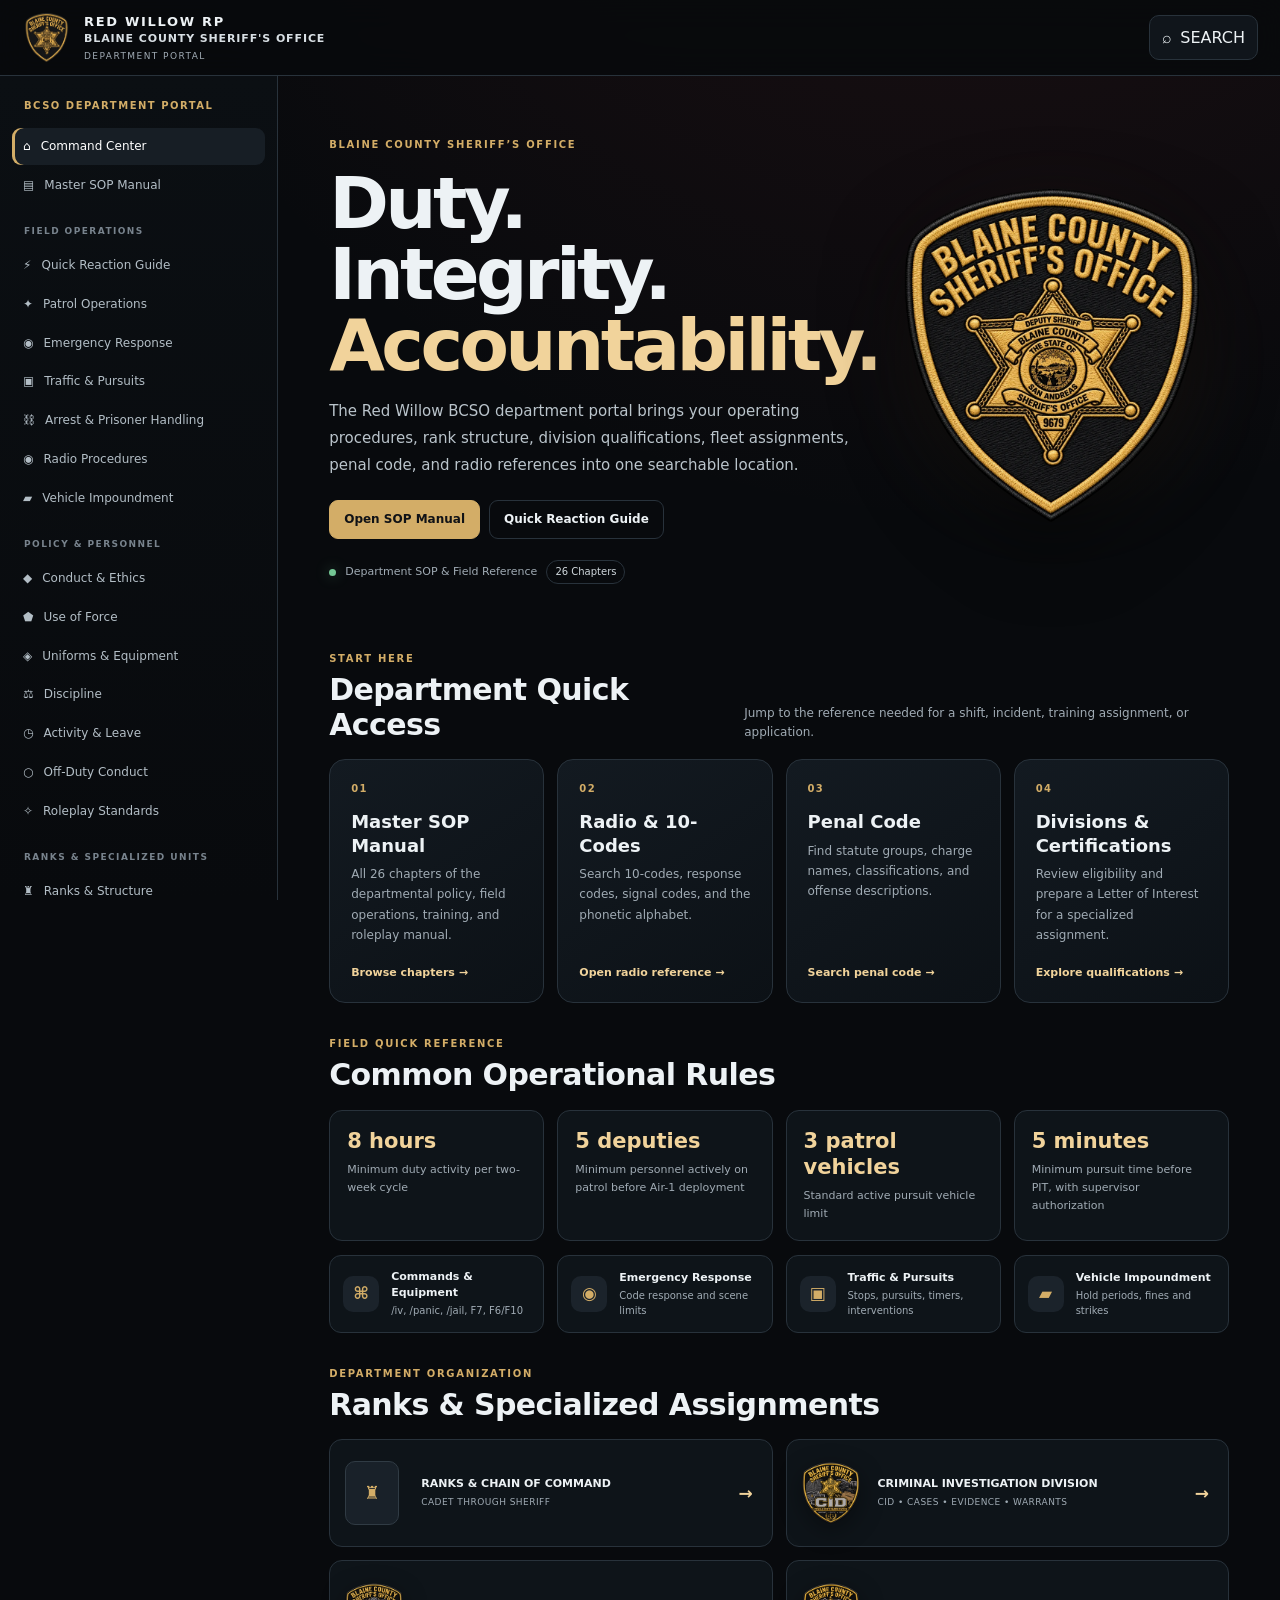
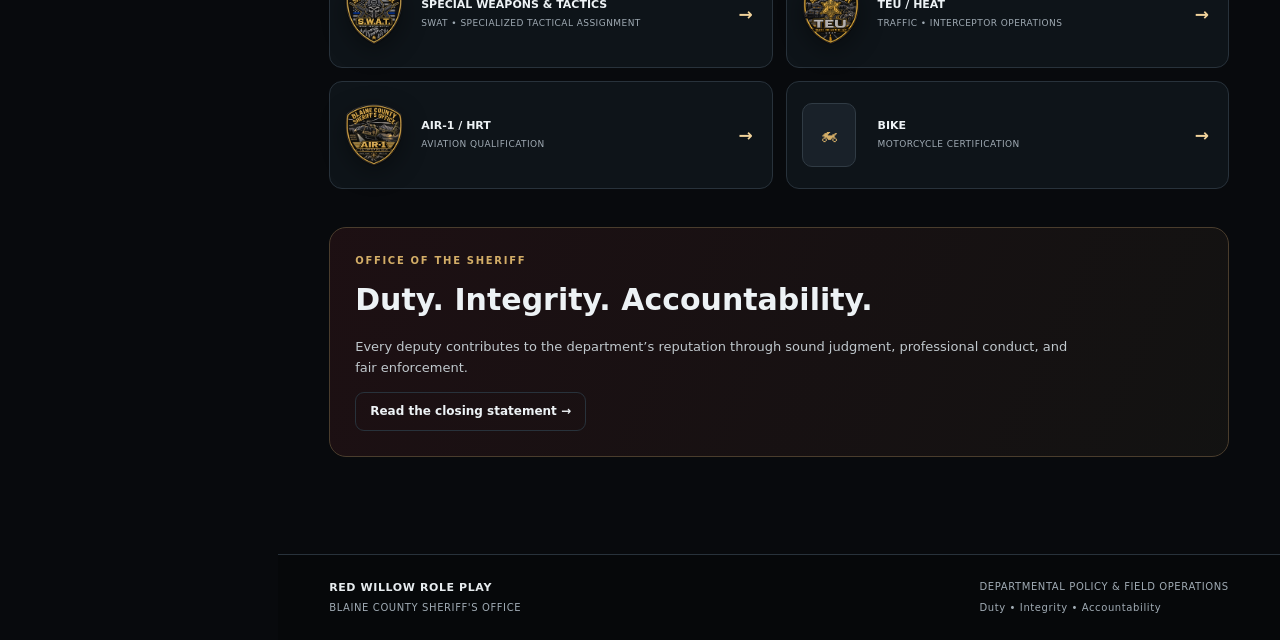
==== commit 7490eaf9: "Add files via upload" ====
--- a/index.html
+++ b/index.html
@@ -4,7 +4,7 @@
 <meta charset="utf-8"><meta name="viewport" content="width=device-width, initial-scale=1">
 <meta name="theme-color" content="#090c10">
 <meta name="description" content="Red Willow RP — Blaine County Sheriff's Office Standard Operating Procedures and Department Portal">
-<title>Red Willow BCSO | Department Portal</title>
+<title>Red Willow BCSO | Department Portal V8</title>
 <link rel="icon" href="assets/bcso-patch.webp" type="image/webp"><link rel="stylesheet" href="styles.css">
 </head>
 <body>
@@ -50,6 +50,8 @@
   <a href="#penal-code" data-route="penal-code">§ <span>Penal Code</span></a>
   <a href="#documents" data-route="documents">▧ <span>Forms & Templates</span></a>
   <a href="#wildlife" data-route="wildlife">♧ <span>Wildlife & Hunting</span></a>
+  <div class="side-heading">FINAL SECTION</div>
+  <a href="#chapter-26" data-route="chapter-26">✦ <span>Closing Statement</span></a>
 </aside>
 <main id="main" tabindex="-1"></main>
 <footer><div><b>RED WILLOW ROLE PLAY</b><span>BLAINE COUNTY SHERIFF'S OFFICE</span></div><div><span>DEPARTMENTAL POLICY & FIELD OPERATIONS</span><span>Duty • Integrity • Accountability</span></div></footer>
--- a/styles.css
+++ b/styles.css
@@ -298,3 +298,178 @@
   .table-wrap table { min-width: 0; }
   .table-wrap th, .table-wrap td { padding: 6px; font-size: 9pt; }
 }
+
+
+/* V7 polish: calmer long-form reading rhythm and consistent vehicle-price columns. */
+.source-sop-body {
+  max-width: 1280px;
+  margin: 18px auto 26px;
+  padding: clamp(22px, 3.2vw, 42px);
+  line-height: 1.8;
+}
+.sop-heading {
+  margin: 36px 0 15px;
+  padding: 0 0 10px 14px;
+  border-left: 3px solid var(--gold);
+  border-bottom: 1px solid rgba(211,173,103,.23);
+  color: #f2dbae;
+  font-size: clamp(20px, 2.2vw, 25px);
+  line-height: 1.28;
+  letter-spacing: -.015em;
+}
+.sop-heading:first-child { margin-top: 0; }
+.sop-subheading {
+  margin: 27px 0 9px;
+  color: #f0e2c5;
+  font-size: clamp(15px, 1.4vw, 18px);
+  line-height: 1.4;
+  font-weight: 800;
+}
+.sop-paragraph {
+  max-width: 1060px;
+  margin: 12px 0 16px;
+  color: #cbd4da;
+  font-size: 14px;
+  line-height: 1.85;
+  overflow-wrap: anywhere;
+}
+.sop-list {
+  max-width: 1120px;
+  margin: 15px 0 22px;
+  padding: 13px 22px 13px 42px;
+  border: 1px solid rgba(40,50,59,.9);
+  border-left: 2px solid rgba(211,173,103,.75);
+  border-radius: 0 12px 12px 0;
+  background: rgba(13,18,23,.62);
+}
+.sop-list li { padding: 5px 0; color: #cbd4da; font-size: 13px; line-height: 1.75; }
+.sop-label-line {
+  margin: 20px 0 8px;
+  color: var(--gold-light);
+  font-size: 10px;
+  line-height: 1.5;
+  font-weight: 900;
+  letter-spacing: .14em;
+}
+.sop-note {
+  max-width: 1060px;
+  display: grid;
+  grid-template-columns: 88px minmax(0,1fr);
+  align-items: start;
+  gap: 10px;
+  margin: 18px 0;
+  padding: 14px 16px;
+  border: 1px solid #4a3d2d;
+  border-radius: 11px;
+  background: linear-gradient(100deg, rgba(211,173,103,.09), rgba(13,18,23,.6));
+}
+.sop-note > strong { color: var(--gold-light); font-size: 10px; text-transform: uppercase; letter-spacing: .1em; padding-top: 3px; }
+.sop-note p { margin: 0; color: #d0d7dc; font-size: 13px; line-height: 1.75; }
+.sop-example-card {
+  max-width: 1100px;
+  margin: 20px 0 24px;
+  padding: 17px 20px 10px;
+  border: 1px solid #36414a;
+  border-left: 3px solid var(--gold);
+  border-radius: 12px;
+  background: linear-gradient(115deg, rgba(211,173,103,.07), rgba(13,18,23,.78));
+}
+.sop-example-label { color: var(--gold-light); font-size: 10px; text-transform: uppercase; font-weight: 900; letter-spacing: .14em; margin: 0 0 9px; }
+.sop-example-card .sop-paragraph:last-child { margin-bottom: 8px; }
+.sop-signature {
+  max-width: 920px;
+  margin: 36px auto 8px;
+  padding: 32px 24px 28px;
+  border: 1px solid rgba(211,173,103,.38);
+  border-radius: 17px;
+  background: radial-gradient(circle at 50% 0%, rgba(180,56,61,.13), transparent 55%), linear-gradient(145deg,#121920,#0b1014);
+  text-align: center;
+}
+.sop-signature .signature-rule { width: 84px; height: 3px; margin: 0 auto 18px; background: var(--gold); border-radius: 10px; }
+.sop-signature strong, .sop-signature span, .sop-signature b, .sop-signature small { display: block; }
+.sop-signature strong { color: #f2dbae; font-size: clamp(15px,2vw,19px); letter-spacing: .09em; }
+.sop-signature span { margin-top: 5px; color: #d2dbe0; font-size: 12px; letter-spacing: .16em; }
+.sop-signature .signature-motto { margin-top: 22px; color: var(--gold-light); font-size: 12px; letter-spacing: .2em; }
+.sop-signature small { margin-top: 24px; color: #89959e; font-size: 9px; letter-spacing: .17em; }
+.closing-document { background: radial-gradient(circle at 50% 0%, rgba(211,173,103,.06), transparent 42%), linear-gradient(145deg,#11171d,#0b1014); }
+.vehicle-sop-body .sop-heading { margin: 19px 0 9px; padding-bottom: 7px; font-size: clamp(18px,1.8vw,21px); }
+.vehicle-table-wrap { margin: 0 0 13px; }
+.vehicle-table-wrap table.vehicle-table { min-width: 0; width: 100%; table-layout: fixed; }
+.vehicle-table .vehicle-name-column { width: auto; }
+.vehicle-table .vehicle-price-column { width: 165px; }
+.vehicle-table th:last-child, .vehicle-table td:last-child { width: 165px; text-align: right; white-space: nowrap; font-variant-numeric: tabular-nums; }
+.vehicle-table th, .vehicle-table td { padding-top: 8px; padding-bottom: 8px; }
+.vehicle-table th:last-child { padding-right: 22px; }
+.vehicle-table td:last-child { padding-right: 22px; color: #e0e8ed; }
+.vehicle-sop-body .vehicle-table-wrap { max-width: 100%; }
+.chapter-excerpt.vehicle-sop-body { padding: 21px; }
+.chapter-excerpt.vehicle-sop-body .sop-heading { margin-top: 19px; font-size: 20px; }
+.chapter-excerpt.vehicle-sop-body .sop-paragraph { font-size: 13px; }
+
+@media (max-width: 760px) {
+  .source-sop-body { padding: 18px 15px; }
+  .sop-heading { margin-top: 28px; font-size: 20px; }
+  .sop-paragraph { font-size: 13px; }
+  .sop-list { padding: 10px 14px 10px 32px; }
+  .sop-note { grid-template-columns: minmax(0,1fr); gap: 4px; }
+  .sop-signature { padding: 26px 16px; }
+  .vehicle-table-wrap table.vehicle-table { min-width: 430px; }
+  .vehicle-table .vehicle-price-column, .vehicle-table th:last-child, .vehicle-table td:last-child { width: 125px; }
+  .vehicle-table th:last-child, .vehicle-table td:last-child { padding-right: 14px; }
+}
+@media print {
+  .sop-example-card, .sop-note, .sop-list { background: #fff; }
+  .sop-signature { border: 1px solid #777; background: #fff; }
+  .sop-signature strong, .sop-signature span, .sop-signature .signature-motto, .sop-signature small { color: #111; }
+}
+
+
+/* V8 division artwork and TEU unit SOP presentation */
+.division { grid-template-columns: 64px minmax(0,1fr) 18px; min-height: 96px; }
+.division-logo-thumb { display:block; width:58px; height:76px; object-fit:contain; filter:drop-shadow(0 7px 12px rgba(0,0,0,.38)); }
+.division-icon { width:54px; height:64px; border-radius:10px; }
+.division-arrow { color:var(--gold-light); font-size:17px; font-weight:800; }
+.division-detail-head { display:flex; justify-content:space-between; align-items:start; gap:12px; min-height:120px; }
+.division-detail-logo { display:block; width:105px; height:122px; object-fit:contain; filter:drop-shadow(0 8px 13px rgba(0,0,0,.36)); }
+.division-card-actions { display:flex; flex-wrap:wrap; gap:8px; margin-top:12px; }
+.unit-hero { display:grid; grid-template-columns:minmax(190px, .6fr) minmax(0,1.4fr); gap:clamp(20px,4vw,44px); align-items:center; margin:18px 0 27px; padding:clamp(19px,3vw,32px); border:1px solid #343c43; border-radius:18px; background:radial-gradient(circle at 16% 20%,rgba(211,173,103,.11),transparent 44%),linear-gradient(145deg,#141a20,#0b1014); box-shadow:var(--shadow); }
+.unit-hero-art { display:grid; place-items:center; min-width:0; min-height:190px; }
+.unit-hero-patch { display:block; width:min(100%,270px); max-height:320px; object-fit:contain; filter:drop-shadow(0 16px 20px rgba(0,0,0,.5)); }
+.unit-hero-copy h2 { margin:8px 0 12px; font-size:clamp(24px,3vw,36px); line-height:1.13; letter-spacing:-.025em; }
+.unit-hero-copy p { max-width:740px; color:#bcc6cd; font-size:14px; line-height:1.85; }
+.unit-hero-actions { display:flex; flex-wrap:wrap; gap:9px; margin-top:18px; }
+.unit-lead-grid { display:grid; grid-template-columns:repeat(2,minmax(0,1fr)); gap:12px; margin-top:20px; }
+.unit-lead-grid > div { padding:15px 16px; border:1px solid var(--line); border-radius:12px; background:#0c1116; }
+.unit-lead-grid span { display:block; color:var(--gold); font-size:9px; font-weight:900; letter-spacing:.14em; }
+.unit-lead-grid strong { display:block; margin-top:6px; color:#e8edf0; font-size:13px; }
+.teu-document-intro > p { max-width:1000px; color:#cbd4da; font-size:14px; line-height:1.9; }
+.teu-role-grid,.teu-rule-grid { display:grid; grid-template-columns:repeat(2,minmax(0,1fr)); gap:14px; }
+.teu-role-card,.teu-rule-card { min-width:0; padding:clamp(17px,2.5vw,24px); border:1px solid var(--line); border-radius:15px; background:linear-gradient(145deg,#121920,#0c1116); }
+.teu-role-label { color:var(--gold); font-size:9px; letter-spacing:.16em; font-weight:900; }
+.teu-role-card h3,.teu-rule-card h3 { margin:7px 0 8px; font-size:19px; line-height:1.3; }
+.teu-role-card .clean-list { margin-top:12px; }
+.teu-callout { display:flex; flex-wrap:wrap; align-items:center; gap:9px 20px; margin:17px 0 0; padding:16px 18px; border:1px solid rgba(211,173,103,.35); border-left:3px solid var(--gold); border-radius:12px; background:linear-gradient(100deg,rgba(211,173,103,.08),rgba(13,18,23,.55)); }
+.teu-callout strong { color:var(--gold-light); font-size:12px; white-space:nowrap; }
+.teu-callout p { flex:1 1 300px; margin:0; color:#c5ced4; font-size:12px; line-height:1.7; }
+.teu-rule-card { position:relative; padding-top:25px; }
+.teu-rule-card p { color:#bac4cb; font-size:12px; line-height:1.8; margin-bottom:0; }
+.rule-number { position:absolute; top:15px; right:17px; color:rgba(211,173,103,.55); font-size:12px; font-weight:900; letter-spacing:.12em; }
+.teu-incident-grid { display:grid; grid-template-columns:repeat(3,minmax(0,1fr)); gap:10px; }
+.teu-incident { display:flex; align-items:center; gap:12px; min-height:66px; padding:13px 15px; border:1px solid var(--line); border-radius:12px; background:#0e1419; }
+.teu-incident span { color:var(--gold); font-size:10px; font-weight:900; letter-spacing:.1em; }
+.teu-incident strong { color:#dce3e8; font-size:12px; line-height:1.5; }
+.teu-final-notice { margin:23px 0 29px; padding:20px 22px; border:1px solid rgba(180,56,61,.45); border-left:3px solid var(--red); border-radius:13px; background:linear-gradient(110deg,rgba(180,56,61,.1),#0d1217 70%); }
+.teu-final-notice p { margin:8px 0 0; max-width:1000px; color:#cbd4da; font-size:13px; line-height:1.85; }
+@media(max-width:800px){
+ .unit-hero { grid-template-columns:minmax(0,1fr); gap:14px; }
+ .unit-hero-art { min-height:0; justify-self:start; width:180px; }
+ .unit-hero-patch { width:165px; max-height:220px; }
+ .teu-incident-grid { grid-template-columns:repeat(2,minmax(0,1fr)); }
+}
+@media(max-width:620px){
+ .division { grid-template-columns:58px minmax(0,1fr) 14px; gap:9px; padding:12px; }
+ .division-logo-thumb { width:52px; height:67px; }
+ .division-detail-logo { width:85px; height:100px; }
+ .unit-lead-grid,.teu-role-grid,.teu-rule-grid,.teu-incident-grid { grid-template-columns:minmax(0,1fr); }
+ .teu-callout { align-items:start; }
+}
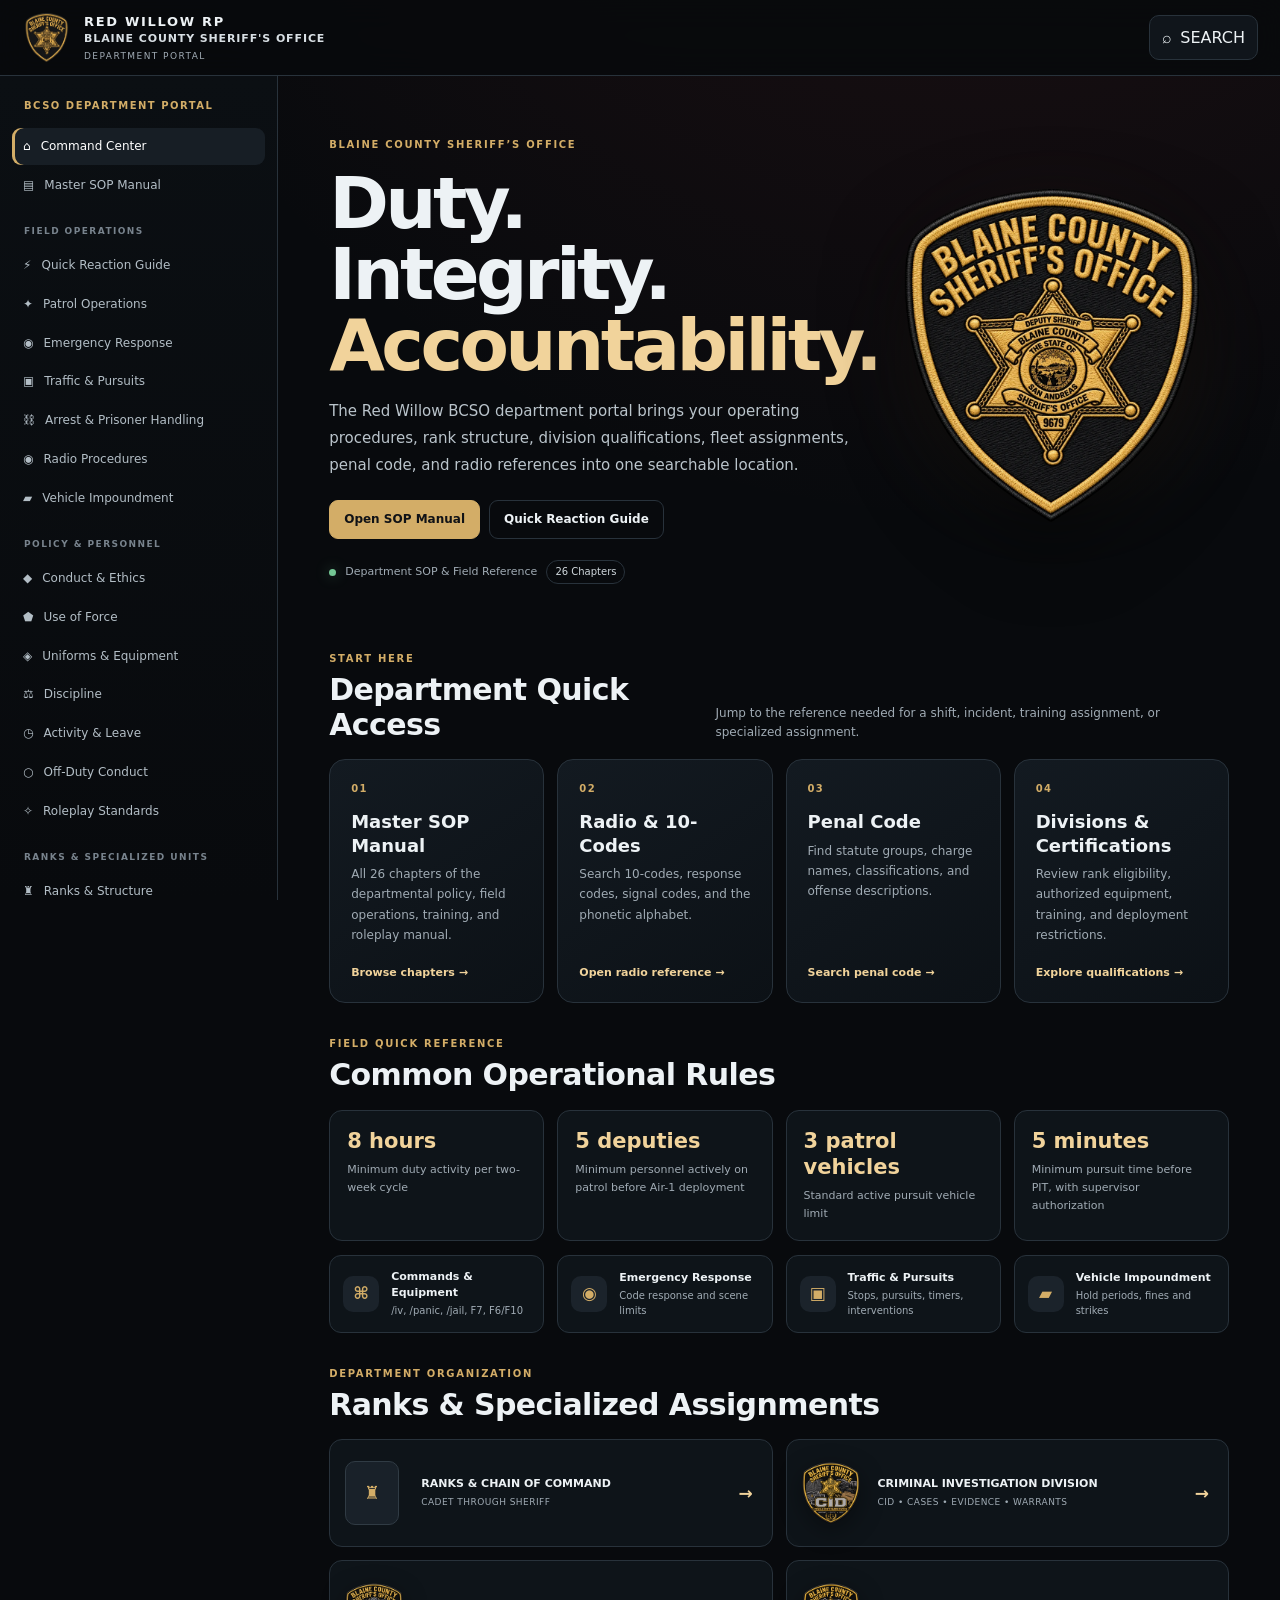
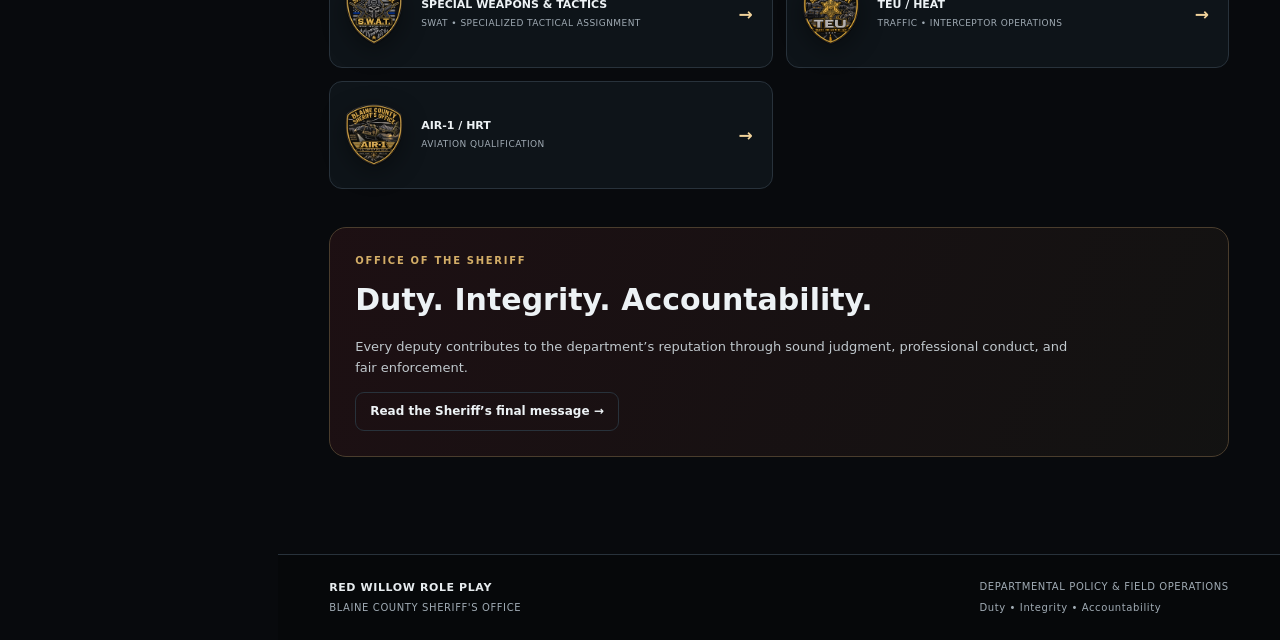
==== commit 74582dda: "Add files via upload" ====
--- a/index.html
+++ b/index.html
@@ -4,7 +4,17 @@
 <meta charset="utf-8"><meta name="viewport" content="width=device-width, initial-scale=1">
 <meta name="theme-color" content="#090c10">
 <meta name="description" content="Red Willow RP — Blaine County Sheriff's Office Standard Operating Procedures and Department Portal">
-<title>Red Willow BCSO | Department Portal V8</title>
+<meta property="og:type" content="website">
+<meta property="og:site_name" content="Red Willow RP — Blaine County Sheriff's Office">
+<meta property="og:title" content="Red Willow BCSO | Department Portal">
+<meta property="og:description" content="Department policies, field operations, training, division requirements, and quick references for Red Willow RP's Blaine County Sheriff's Office.">
+<meta property="og:url" content="https://curseurgod.github.io/rw-bcso/">
+<meta property="og:image" content="https://curseurgod.github.io/rw-bcso/assets/bcso-patch.webp">
+<meta property="og:image:alt" content="Blaine County Sheriff's Office patch">
+<meta name="twitter:card" content="summary">
+<meta name="twitter:title" content="Red Willow BCSO | Department Portal">
+<meta name="twitter:description" content="Department policies, field operations, training, division requirements, and quick references for Red Willow RP's Blaine County Sheriff's Office.">
+<title>Red Willow BCSO | Department Portal</title>
 <link rel="icon" href="assets/bcso-patch.webp" type="image/webp"><link rel="stylesheet" href="styles.css">
 </head>
 <body>
@@ -36,22 +46,20 @@
   <div class="side-heading">RANKS & SPECIALIZED UNITS</div>
   <a href="#structure" data-route="structure">♜ <span>Ranks & Structure</span></a>
   <a href="#certifications" data-route="certifications">★ <span>Certifications</span></a>
-  <a href="#applications" data-route="applications">✉ <span>Applications</span></a>
   <a href="#vehicles" data-route="vehicles">▤ <span>Authorized Vehicles</span></a>
   <a href="#training" data-route="training">🎓 <span>Academy & FTO</span></a>
   <a href="#cid" data-route="cid">⌕ <span>CID</span></a>
   <a href="#swat" data-route="swat">✚ <span>SWAT</span></a>
   <a href="#teu" data-route="teu">◇ <span>TEU / HEAT</span></a>
   <a href="#air1" data-route="air1">✈ <span>Air-1 / HRT</span></a>
-  <a href="#bike" data-route="bike">🏍 <span>BIKE</span></a>
   <div class="side-heading">QUICK REFERENCES</div>
   <a href="#commands" data-route="commands">⌘ <span>Commands & Equipment</span></a>
   <a href="#radio" data-route="radio">◉ <span>Radio / 10-Codes</span></a>
   <a href="#penal-code" data-route="penal-code">§ <span>Penal Code</span></a>
   <a href="#documents" data-route="documents">▧ <span>Forms & Templates</span></a>
   <a href="#wildlife" data-route="wildlife">♧ <span>Wildlife & Hunting</span></a>
-  <div class="side-heading">FINAL SECTION</div>
-  <a href="#chapter-26" data-route="chapter-26">✦ <span>Closing Statement</span></a>
+  <div class="side-heading">OFFICE OF THE SHERIFF</div>
+  <a href="#chapter-26" data-route="chapter-26">✦ <span>Final Message</span></a>
 </aside>
 <main id="main" tabindex="-1"></main>
 <footer><div><b>RED WILLOW ROLE PLAY</b><span>BLAINE COUNTY SHERIFF'S OFFICE</span></div><div><span>DEPARTMENTAL POLICY & FIELD OPERATIONS</span><span>Duty • Integrity • Accountability</span></div></footer>
--- a/styles.css
+++ b/styles.css
@@ -473,3 +473,25 @@
  .unit-lead-grid,.teu-role-grid,.teu-rule-grid,.teu-incident-grid { grid-template-columns:minmax(0,1fr); }
  .teu-callout { align-items:start; }
 }
+
+
+/* V9: final Office of the Sheriff chapter and nested TEU/HEAT motorcycle section */
+.closing-ceremony{max-width:980px;margin:22px auto 36px;border:1px solid var(--line);border-radius:24px;overflow:hidden;background:linear-gradient(160deg,rgba(211,166,75,.075),transparent 35%),var(--panel);box-shadow:var(--shadow)}
+.closing-emblem{padding:38px 34px 32px;text-align:center;border-bottom:1px solid var(--line);background:radial-gradient(circle at 50% 0,rgba(211,166,75,.12),transparent 60%)}
+.closing-emblem img{display:block;width:min(148px,38vw);max-height:160px;object-fit:contain;margin:0 auto 22px;filter:drop-shadow(0 12px 24px rgba(0,0,0,.35))}
+.closing-emblem h2{font-size:clamp(28px,4vw,42px);letter-spacing:-.035em;line-height:1.08;margin:9px 0 13px;color:var(--text)}
+.closing-deck{max-width:620px;margin:0 auto;color:var(--gold);font-size:clamp(15px,2vw,18px);font-weight:600;line-height:1.55}
+.closing-message{max-width:780px;margin:0 auto;padding:35px clamp(20px,5vw,52px) 24px}
+.closing-message p{font-size:16px;line-height:1.9;color:var(--text);margin:0 0 20px}
+.closing-message blockquote{margin:28px 0 4px;padding:22px 25px;border-left:3px solid var(--gold);background:rgba(211,166,75,.075);border-radius:0 12px 12px 0;color:#f4dfb5;font-size:clamp(18px,2.5vw,23px);line-height:1.55;font-weight:600}
+.closing-signoff{padding:25px 22px 34px;text-align:center;border-top:1px solid var(--line);background:rgba(0,0,0,.14)}
+.closing-divider{display:flex;align-items:center;justify-content:center;gap:16px;margin:0 auto 18px;color:var(--gold);letter-spacing:.12em}
+.closing-divider span{height:1px;width:min(100px,18vw);background:linear-gradient(90deg,transparent,var(--gold))}.closing-divider span:last-child{transform:scaleX(-1)}
+.closing-signoff>strong,.closing-office,.closing-motto,.closing-signoff small{display:block}
+.closing-signoff>strong{font-size:clamp(14px,2vw,18px);letter-spacing:.1em;color:var(--text)}
+.closing-office{font-size:12px;letter-spacing:.2em;color:var(--muted);margin-top:7px}
+.closing-motto{font-size:14px;color:var(--gold);letter-spacing:.1em;margin-top:19px}
+.closing-signoff small{margin-top:22px;color:var(--muted);font-size:10px;letter-spacing:.2em}
+.teu-certification-section .teu-role-card .table-wrap{margin:18px 0}.teu-certification-section .compact-table{min-width:0}.teu-certification-section .compact-table th,.teu-certification-section .compact-table td{padding:10px 12px}
+@media(max-width:650px){.closing-emblem{padding:28px 18px 24px}.closing-message{padding:26px 20px 18px}.closing-message p{font-size:15px;line-height:1.8}.closing-message blockquote{padding:17px 18px}.closing-signoff{padding:22px 15px 28px}}
+@media print{.closing-ceremony{box-shadow:none;border-color:#aaa;background:#fff;color:#111}.closing-message p,.closing-emblem h2,.closing-signoff>strong{color:#111}.closing-emblem,.closing-signoff{background:#fff}.closing-message blockquote{color:#222;background:#f7f2e8}}
